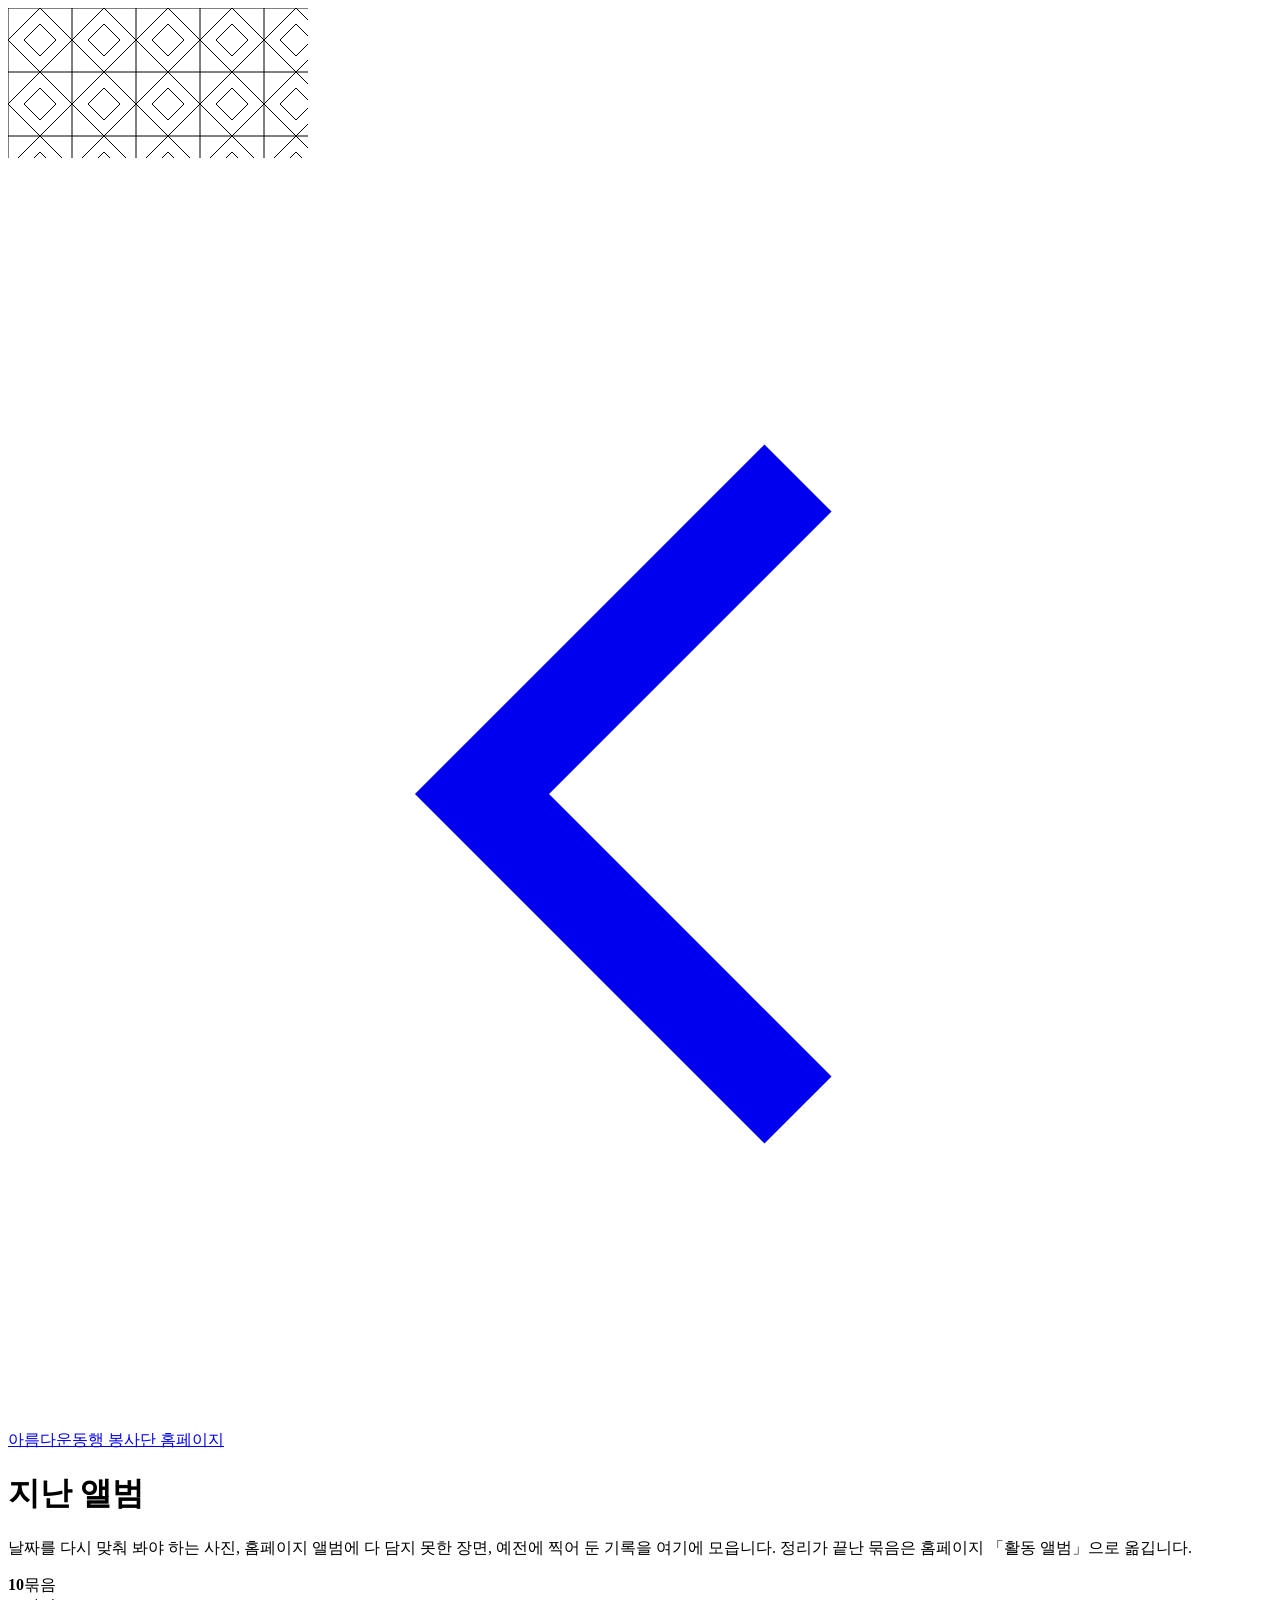
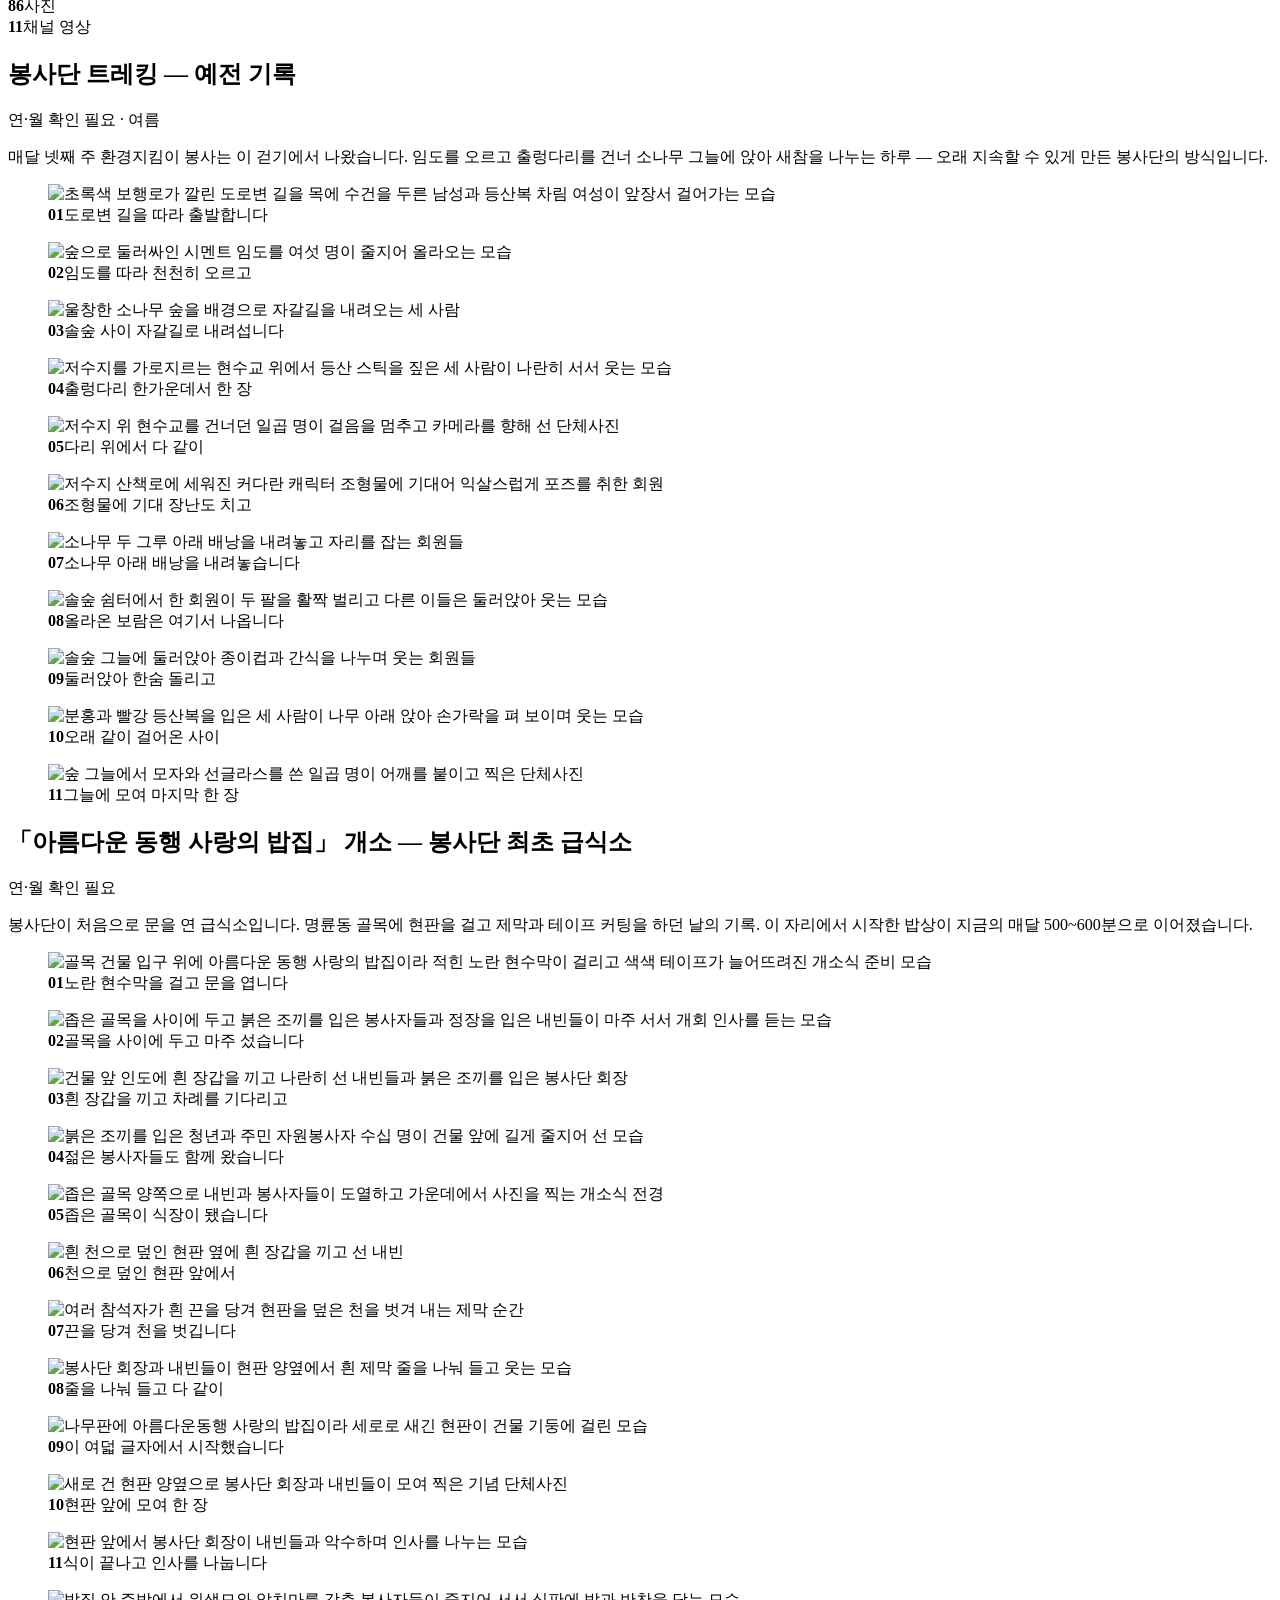
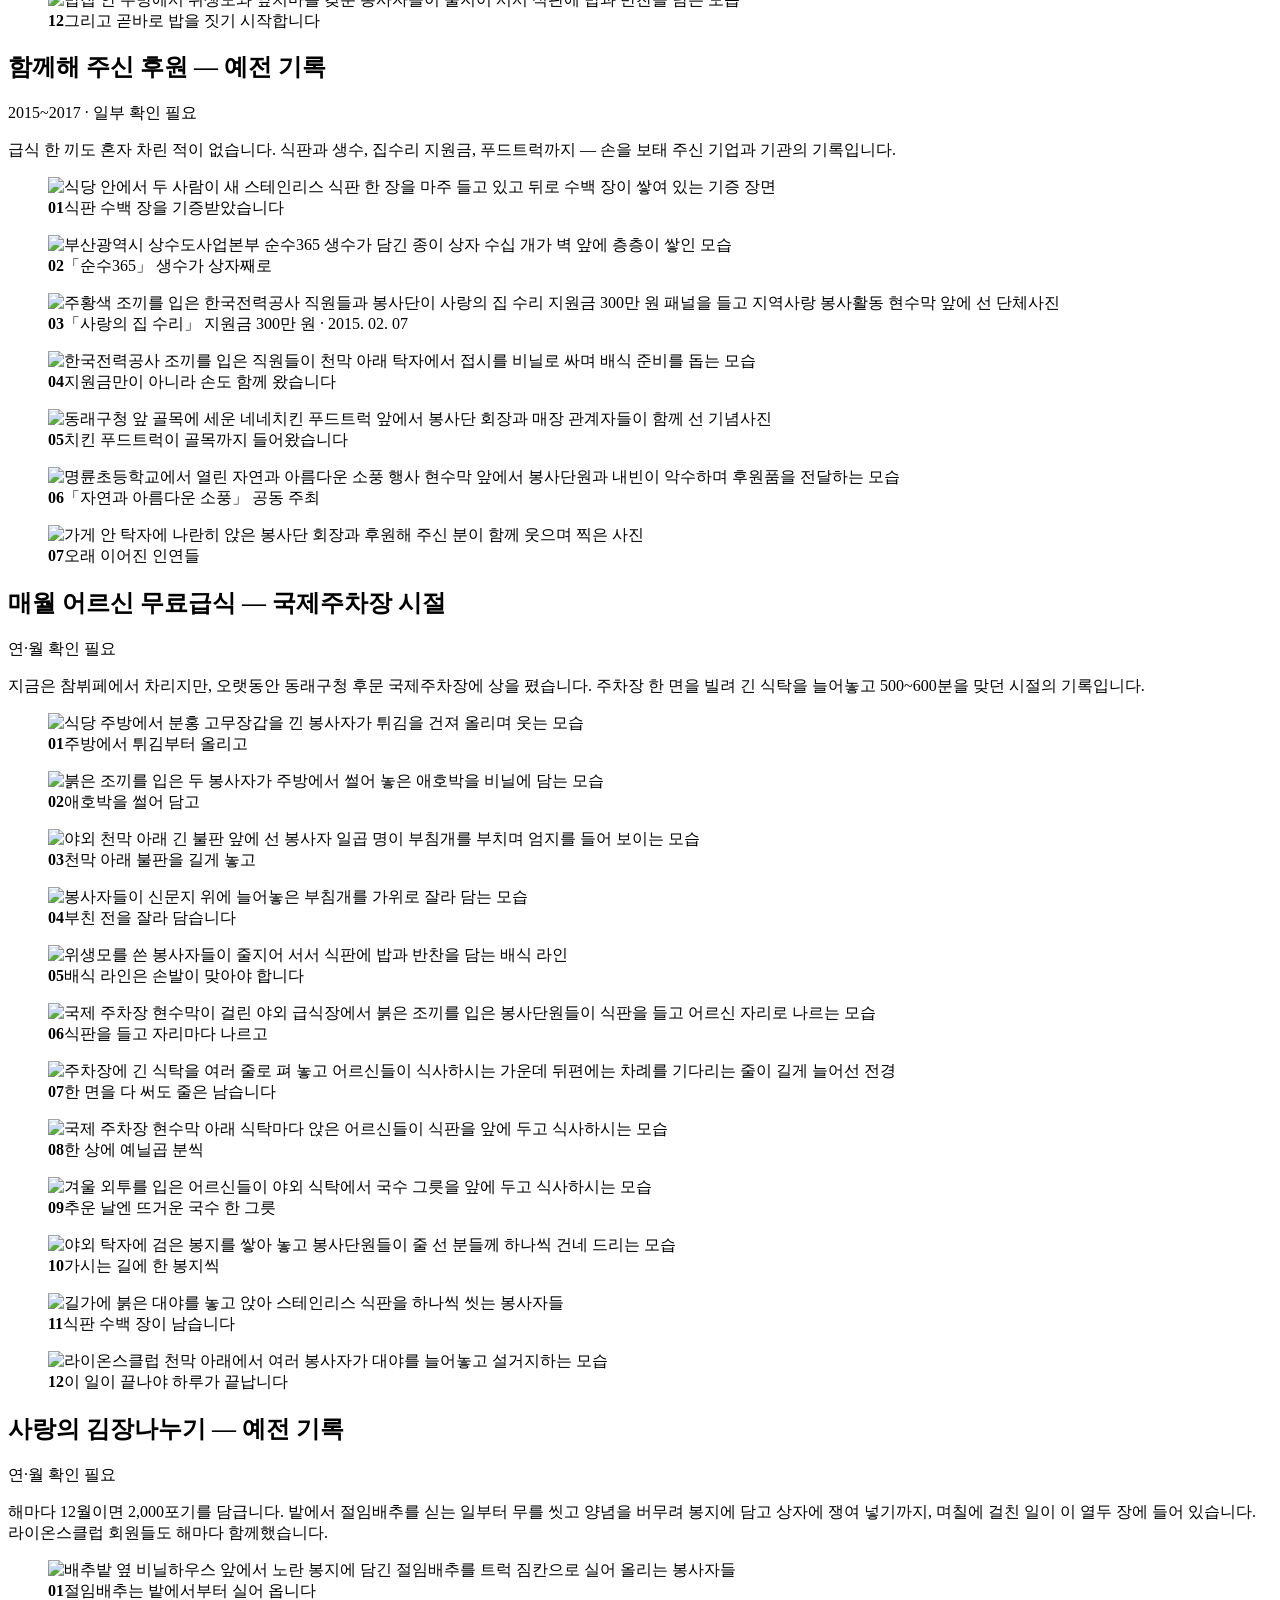
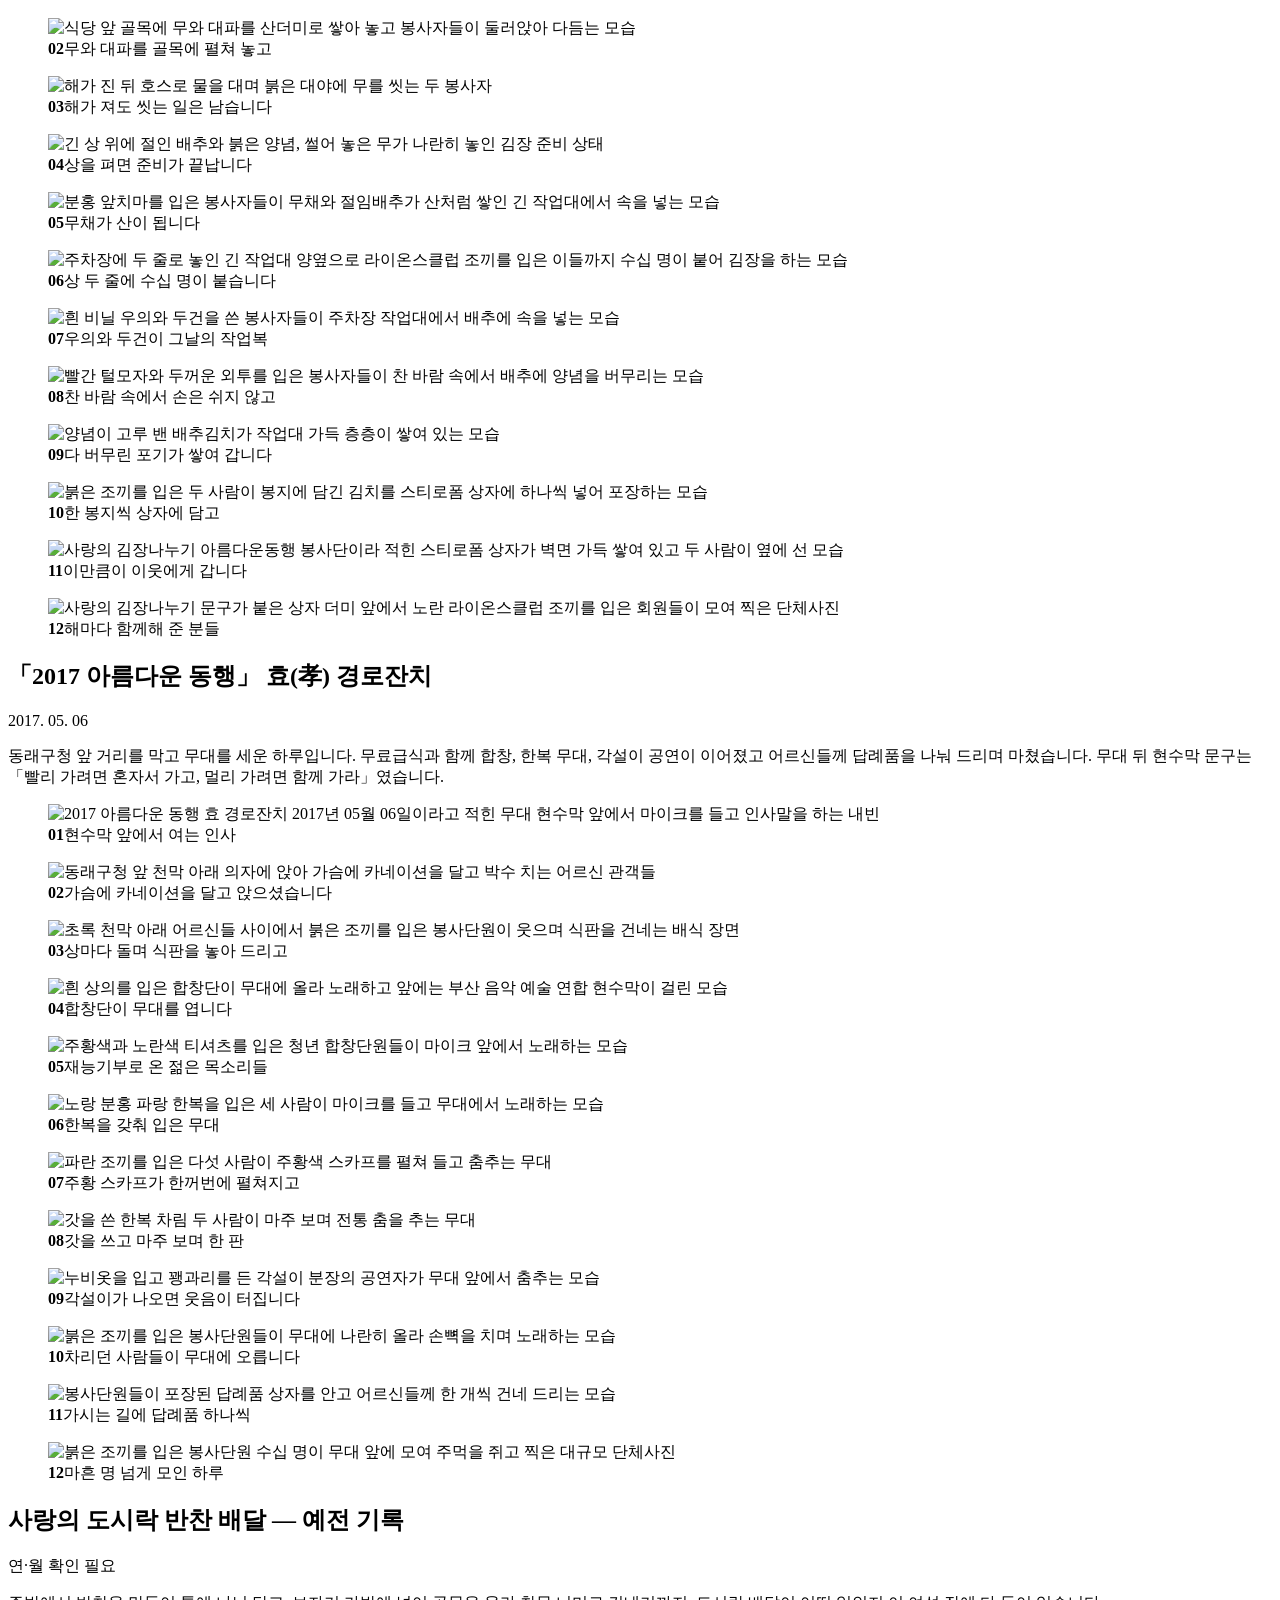
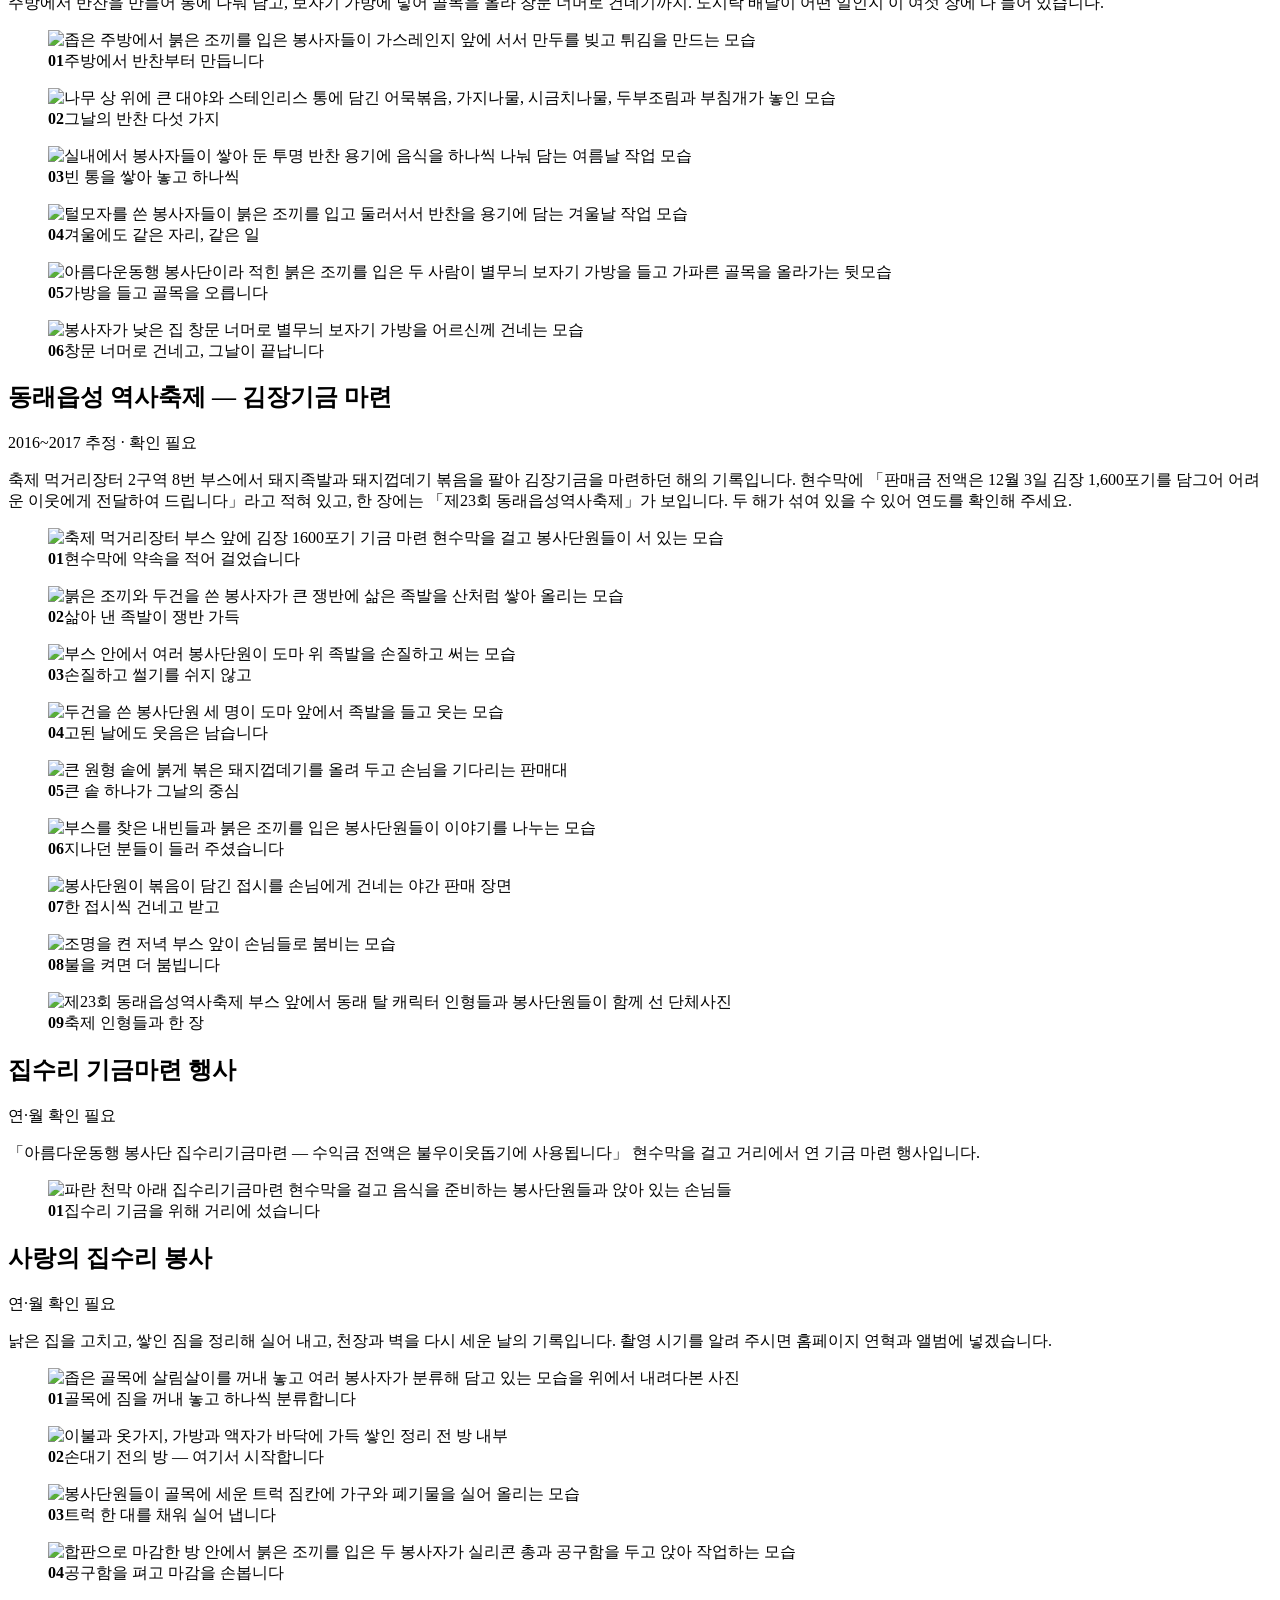
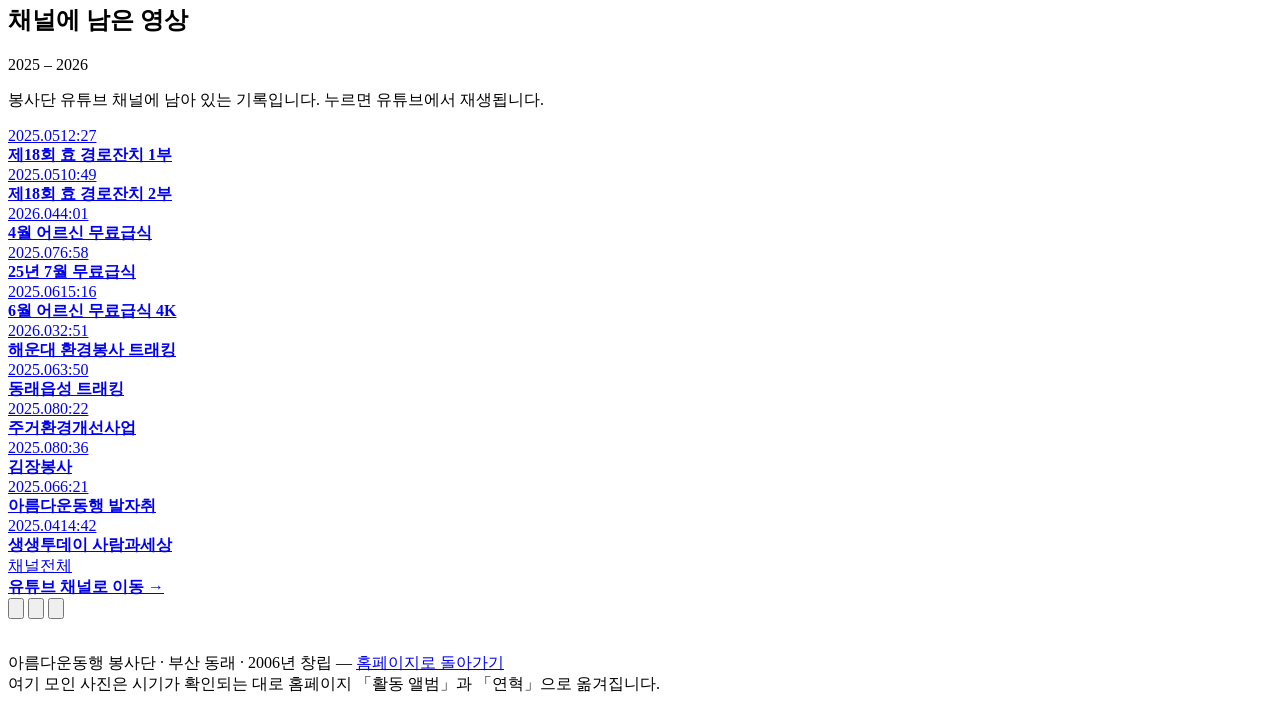
==== albums.html @ ceb04b4e "Add files via upload" ====
<!doctype html>
<html lang="ko">
<head>
<meta charset="utf-8">
<meta name="viewport" content="width=device-width, initial-scale=1">
<title>아름다운동행 지난 앨범</title>
<meta name="description" content="아름다운동행 봉사단이 걸어온 길. 연·월이 확인된 사진과 아직 확인 중인 사진을 함께 모은 지난 앨범 보관소.">
<meta property="og:type" content="website">
<meta property="og:site_name" content="아름다운동행 봉사단">
<meta property="og:title" content="아름다운동행 지난 앨범">
<meta property="og:description" content="아름다운동행 봉사단이 걸어온 길. 연·월이 확인된 사진과 아직 확인 중인 사진을 함께 모은 지난 앨범 보관소.">
<meta property="og:image" content="img/hero.jpg">
<link rel="icon" href="favicon.svg" type="image/svg+xml">
<link rel="preconnect" href="https://fonts.googleapis.com">
<link rel="preconnect" href="https://fonts.gstatic.com" crossorigin>
<link rel="stylesheet" href="https://fonts.googleapis.com/css2?family=Gowun+Batang:wght@400;700&family=IBM+Plex+Sans+KR:wght@300;400;500;600;700&family=IBM+Plex+Mono:wght@400;500&display=swap">
<link rel="stylesheet" href="css/archive.css">
</head>
<body>
<title>아름다운동행 지난 앨범</title>
<link rel="preconnect" href="https://fonts.googleapis.com">
<link rel="preconnect" href="https://fonts.gstatic.com" crossorigin>
<link rel="stylesheet" href="https://fonts.googleapis.com/css2?family=Gowun+Batang:wght@400;700&family=IBM+Plex+Sans+KR:wght@300;400;500;600&family=IBM+Plex+Mono:wght@400;500&display=swap">



<svg width="0" height="0" style="position:absolute" aria-hidden="true">
  <defs>
    <pattern id="lattice" width="64" height="64" patternUnits="userSpaceOnUse">
      <path d="M32 0 L64 32 L32 64 L0 32 Z" fill="none" stroke="currentColor" stroke-width="1"/>
      <path d="M32 16 L48 32 L32 48 L16 32 Z" fill="none" stroke="currentColor" stroke-width="1"/>
      <path d="M0 0 H64 M0 64 H64 M0 0 V64 M64 0 V64" stroke="currentColor" stroke-width="1"/>
    </pattern>
  </defs>
</svg>

<header>
  <svg class="lattice" aria-hidden="true"><rect width="100%" height="100%" fill="url(#lattice)"/></svg>
  <div class="wrap">
    <a class="home" href="index.html">
      <svg viewBox="0 0 24 24" fill="none" stroke="currentColor" stroke-width="1.8" aria-hidden="true"><path d="M15 18l-6-6 6-6"/></svg>
      아름다운동행 봉사단 홈페이지
    </a>
    <h1>지난 앨범</h1>
    <p class="sub">
      날짜를 다시 맞춰 봐야 하는 사진, 홈페이지 앨범에 다 담지 못한 장면, 예전에 찍어 둔 기록을 여기에 모읍니다.
      정리가 끝난 묶음은 홈페이지 「활동 앨범」으로 옮깁니다.
    </p>
    <div class="counts">
      <div><b>10</b><span>묶음</span></div>
      <div><b>86</b><span>사진</span></div>
      <div><b>11</b><span>채널 영상</span></div>
    </div>
  </div>
</header>

<main>
  <div class="wrap">

    <section class="set">
      <div class="set-head">
        <h2>봉사단 트레킹 — 예전 기록</h2>
        <span class="when unknown">연·월 확인 필요 · 여름</span>
      </div>
      <p class="set-note">매달 넷째 주 환경지킴이 봉사는 이 걷기에서 나왔습니다. 임도를 오르고 출렁다리를 건너 소나무 그늘에 앉아 새참을 나누는 하루 — 오래 지속할 수 있게 만든 봉사단의 방식입니다.</p>
      <div class="grid">
        <figure class="shot" data-cap="자전거도로를 따라 출발">
          <img src="img/tk1.jpg" alt="초록색 보행로가 깔린 도로변 길을 목에 수건을 두른 남성과 등산복 차림 여성이 앞장서 걸어가는 모습" loading="lazy">
          <figcaption><b>01</b>도로변 길을 따라 출발합니다</figcaption></figure>
        <figure class="shot" data-cap="임도 오르막을 오르는 일행">
          <img src="img/tk2.jpg" alt="숲으로 둘러싸인 시멘트 임도를 여섯 명이 줄지어 올라오는 모습" loading="lazy">
          <figcaption><b>02</b>임도를 따라 천천히 오르고</figcaption></figure>
        <figure class="shot" data-cap="소나무 숲 사이 자갈길">
          <img src="img/tk3.jpg" alt="울창한 소나무 숲을 배경으로 자갈길을 내려오는 세 사람" loading="lazy">
          <figcaption><b>03</b>솔숲 사이 자갈길로 내려섭니다</figcaption></figure>
        <figure class="shot" data-cap="출렁다리 위에서 찍은 세 사람">
          <img src="img/tk4.jpg" alt="저수지를 가로지르는 현수교 위에서 등산 스틱을 짚은 세 사람이 나란히 서서 웃는 모습" loading="lazy">
          <figcaption><b>04</b>출렁다리 한가운데서 한 장</figcaption></figure>
        <figure class="shot" data-cap="출렁다리를 건너는 일행 단체사진">
          <img src="img/tk5.jpg" alt="저수지 위 현수교를 건너던 일곱 명이 걸음을 멈추고 카메라를 향해 선 단체사진" loading="lazy">
          <figcaption><b>05</b>다리 위에서 다 같이</figcaption></figure>
        <figure class="shot" data-cap="저수지 조형물과 함께">
          <img src="img/tk6.jpg" alt="저수지 산책로에 세워진 커다란 캐릭터 조형물에 기대어 익살스럽게 포즈를 취한 회원" loading="lazy">
          <figcaption><b>06</b>조형물에 기대 장난도 치고</figcaption></figure>
        <figure class="shot" data-cap="소나무 그늘 쉼터 도착">
          <img src="img/tk7.jpg" alt="소나무 두 그루 아래 배낭을 내려놓고 자리를 잡는 회원들" loading="lazy">
          <figcaption><b>07</b>소나무 아래 배낭을 내려놓습니다</figcaption></figure>
        <figure class="shot" data-cap="쉼터에서 두 팔을 벌린 회원">
          <img src="img/tk8.jpg" alt="솔숲 쉼터에서 한 회원이 두 팔을 활짝 벌리고 다른 이들은 둘러앉아 웃는 모습" loading="lazy">
          <figcaption><b>08</b>올라온 보람은 여기서 나옵니다</figcaption></figure>
        <figure class="shot" data-cap="둘러앉아 새참을 나누는 회원들">
          <img src="img/tk9.jpg" alt="솔숲 그늘에 둘러앉아 종이컵과 간식을 나누며 웃는 회원들" loading="lazy">
          <figcaption><b>09</b>둘러앉아 한숨 돌리고</figcaption></figure>
        <figure class="shot" data-cap="쉼터에 앉은 세 사람">
          <img src="img/tk10.jpg" alt="분홍과 빨강 등산복을 입은 세 사람이 나무 아래 앉아 손가락을 펴 보이며 웃는 모습" loading="lazy">
          <figcaption><b>10</b>오래 같이 걸어온 사이</figcaption></figure>
        <figure class="shot" data-cap="나무 그늘에서 찍은 단체사진">
          <img src="img/tk11.jpg" alt="숲 그늘에서 모자와 선글라스를 쓴 일곱 명이 어깨를 붙이고 찍은 단체사진" loading="lazy">
          <figcaption><b>11</b>그늘에 모여 마지막 한 장</figcaption></figure>
      </div>
    </section>

    <section class="set">
      <div class="set-head">
        <h2>「아름다운 동행 사랑의 밥집」 개소 — 봉사단 최초 급식소</h2>
        <span class="when unknown">연·월 확인 필요</span>
      </div>
      <p class="set-note">봉사단이 처음으로 문을 연 급식소입니다. 명륜동 골목에 현판을 걸고 제막과 테이프 커팅을 하던 날의 기록. 이 자리에서 시작한 밥상이 지금의 매달 500~600분으로 이어졌습니다.</p>
      <div class="grid">
        <figure class="shot" data-cap="「아름다운 동행 사랑의 밥집」 현수막을 건 건물 외관">
          <img src="img/bj1.jpg" alt="골목 건물 입구 위에 아름다운 동행 사랑의 밥집이라 적힌 노란 현수막이 걸리고 색색 테이프가 늘어뜨려진 개소식 준비 모습" loading="lazy">
          <figcaption><b>01</b>노란 현수막을 걸고 문을 엽니다</figcaption></figure>
        <figure class="shot" data-cap="봉사자와 내빈이 마주 선 개회 인사">
          <img src="img/bj2.jpg" alt="좁은 골목을 사이에 두고 붉은 조끼를 입은 봉사자들과 정장을 입은 내빈들이 마주 서서 개회 인사를 듣는 모습" loading="lazy">
          <figcaption><b>02</b>골목을 사이에 두고 마주 섰습니다</figcaption></figure>
        <figure class="shot" data-cap="식을 기다리는 내빈들">
          <img src="img/bj3.jpg" alt="건물 앞 인도에 흰 장갑을 끼고 나란히 선 내빈들과 붉은 조끼를 입은 봉사단 회장" loading="lazy">
          <figcaption><b>03</b>흰 장갑을 끼고 차례를 기다리고</figcaption></figure>
        <figure class="shot" data-cap="줄지어 선 자원봉사자들">
          <img src="img/bj4.jpg" alt="붉은 조끼를 입은 청년과 주민 자원봉사자 수십 명이 건물 앞에 길게 줄지어 선 모습" loading="lazy">
          <figcaption><b>04</b>젊은 봉사자들도 함께 왔습니다</figcaption></figure>
        <figure class="shot" data-cap="골목 양쪽으로 도열한 참석자들">
          <img src="img/bj5.jpg" alt="좁은 골목 양쪽으로 내빈과 봉사자들이 도열하고 가운데에서 사진을 찍는 개소식 전경" loading="lazy">
          <figcaption><b>05</b>좁은 골목이 식장이 됐습니다</figcaption></figure>
        <figure class="shot" data-cap="제막을 앞둔 현판">
          <img src="img/bj6.jpg" alt="흰 천으로 덮인 현판 옆에 흰 장갑을 끼고 선 내빈" loading="lazy">
          <figcaption><b>06</b>천으로 덮인 현판 앞에서</figcaption></figure>
        <figure class="shot" data-cap="현판 제막">
          <img src="img/bj7.jpg" alt="여러 참석자가 흰 끈을 당겨 현판을 덮은 천을 벗겨 내는 제막 순간" loading="lazy">
          <figcaption><b>07</b>끈을 당겨 천을 벗깁니다</figcaption></figure>
        <figure class="shot" data-cap="제막 줄을 나눠 든 참석자들">
          <img src="img/bj8.jpg" alt="봉사단 회장과 내빈들이 현판 양옆에서 흰 제막 줄을 나눠 들고 웃는 모습" loading="lazy">
          <figcaption><b>08</b>줄을 나눠 들고 다 같이</figcaption></figure>
        <figure class="shot" data-cap="현판 「아름다운동행 사랑의 밥집」">
          <img src="img/bj9.jpg" alt="나무판에 아름다운동행 사랑의 밥집이라 세로로 새긴 현판이 건물 기둥에 걸린 모습" loading="lazy">
          <figcaption><b>09</b>이 여덟 글자에서 시작했습니다</figcaption></figure>
        <figure class="shot" data-cap="현판 앞 단체사진">
          <img src="img/bj10.jpg" alt="새로 건 현판 양옆으로 봉사단 회장과 내빈들이 모여 찍은 기념 단체사진" loading="lazy">
          <figcaption><b>10</b>현판 앞에 모여 한 장</figcaption></figure>
        <figure class="shot" data-cap="식이 끝나고 인사를 나누는 모습">
          <img src="img/bj11.jpg" alt="현판 앞에서 봉사단 회장이 내빈들과 악수하며 인사를 나누는 모습" loading="lazy">
          <figcaption><b>11</b>식이 끝나고 인사를 나눕니다</figcaption></figure>
        <figure class="shot" data-cap="밥집 주방에서 시작된 첫 배식 준비">
          <img src="img/bj12.jpg" alt="밥집 안 주방에서 위생모와 앞치마를 갖춘 봉사자들이 줄지어 서서 식판에 밥과 반찬을 담는 모습" loading="lazy">
          <figcaption><b>12</b>그리고 곧바로 밥을 짓기 시작합니다</figcaption></figure>
      </div>
    </section>

    <section class="set">
      <div class="set-head">
        <h2>함께해 주신 후원 — 예전 기록</h2>
        <span class="when unknown">2015~2017 · 일부 확인 필요</span>
      </div>
      <p class="set-note">급식 한 끼도 혼자 차린 적이 없습니다. 식판과 생수, 집수리 지원금, 푸드트럭까지 — 손을 보태 주신 기업과 기관의 기록입니다.</p>
      <div class="grid">
        <figure class="shot" data-cap="무료급식용 스테인리스 식판 기증">
          <img src="img/sp1.jpg" alt="식당 안에서 두 사람이 새 스테인리스 식판 한 장을 마주 들고 있고 뒤로 수백 장이 쌓여 있는 기증 장면" loading="lazy">
          <figcaption><b>01</b>식판 수백 장을 기증받았습니다</figcaption></figure>
        <figure class="shot" data-cap="부산광역시 상수도사업본부 「순수365」 생수 후원">
          <img src="img/sp2.jpg" alt="부산광역시 상수도사업본부 순수365 생수가 담긴 종이 상자 수십 개가 벽 앞에 층층이 쌓인 모습" loading="lazy">
          <figcaption><b>02</b>「순수365」 생수가 상자째로</figcaption></figure>
        <figure class="shot" data-cap="한국전력공사 사랑의 집 수리 지원금 300만 원 전달식">
          <img src="img/sp3.jpg" alt="주황색 조끼를 입은 한국전력공사 직원들과 봉사단이 사랑의 집 수리 지원금 300만 원 패널을 들고 지역사랑 봉사활동 현수막 앞에 선 단체사진" loading="lazy">
          <figcaption><b>03</b>「사랑의 집 수리」 지원금 300만 원 · 2015. 02. 07</figcaption></figure>
        <figure class="shot" data-cap="한국전력공사 직원들의 배식 준비 봉사">
          <img src="img/sp4.jpg" alt="한국전력공사 조끼를 입은 직원들이 천막 아래 탁자에서 접시를 비닐로 싸며 배식 준비를 돕는 모습" loading="lazy">
          <figcaption><b>04</b>지원금만이 아니라 손도 함께 왔습니다</figcaption></figure>
        <figure class="shot" data-cap="네네치킨 푸드트럭 나눔">
          <img src="img/sp5.jpg" alt="동래구청 앞 골목에 세운 네네치킨 푸드트럭 앞에서 봉사단 회장과 매장 관계자들이 함께 선 기념사진" loading="lazy">
          <figcaption><b>05</b>치킨 푸드트럭이 골목까지 들어왔습니다</figcaption></figure>
        <figure class="shot" data-cap="「자연과 아름다운 소풍」 행사 후원 전달">
          <img src="img/sp6.jpg" alt="명륜초등학교에서 열린 자연과 아름다운 소풍 행사 현수막 앞에서 봉사단원과 내빈이 악수하며 후원품을 전달하는 모습" loading="lazy">
          <figcaption><b>06</b>「자연과 아름다운 소풍」 공동 주최</figcaption></figure>
        <figure class="shot" data-cap="회장과 후원자의 기념사진">
          <img src="img/sp7.jpg" alt="가게 안 탁자에 나란히 앉은 봉사단 회장과 후원해 주신 분이 함께 웃으며 찍은 사진" loading="lazy">
          <figcaption><b>07</b>오래 이어진 인연들</figcaption></figure>
      </div>
    </section>

    <section class="set">
      <div class="set-head">
        <h2>매월 어르신 무료급식 — 국제주차장 시절</h2>
        <span class="when unknown">연·월 확인 필요</span>
      </div>
      <p class="set-note">지금은 참뷔페에서 차리지만, 오랫동안 동래구청 후문 국제주차장에 상을 폈습니다. 주차장 한 면을 빌려 긴 식탁을 늘어놓고 500~600분을 맞던 시절의 기록입니다.</p>
      <div class="grid">
        <figure class="shot" data-cap="주방에서 튀김을 올리는 봉사자">
          <img src="img/ms1.jpg" alt="식당 주방에서 분홍 고무장갑을 낀 봉사자가 튀김을 건져 올리며 웃는 모습" loading="lazy">
          <figcaption><b>01</b>주방에서 튀김부터 올리고</figcaption></figure>
        <figure class="shot" data-cap="주방에서 애호박을 손질하는 봉사자들">
          <img src="img/ms2.jpg" alt="붉은 조끼를 입은 두 봉사자가 주방에서 썰어 놓은 애호박을 비닐에 담는 모습" loading="lazy">
          <figcaption><b>02</b>애호박을 썰어 담고</figcaption></figure>
        <figure class="shot" data-cap="야외 천막에서 부침개를 부치는 봉사자들">
          <img src="img/ms3.jpg" alt="야외 천막 아래 긴 불판 앞에 선 봉사자 일곱 명이 부침개를 부치며 엄지를 들어 보이는 모습" loading="lazy">
          <figcaption><b>03</b>천막 아래 불판을 길게 놓고</figcaption></figure>
        <figure class="shot" data-cap="부친 전을 잘라 담는 봉사자들">
          <img src="img/ms4.jpg" alt="봉사자들이 신문지 위에 늘어놓은 부침개를 가위로 잘라 담는 모습" loading="lazy">
          <figcaption><b>04</b>부친 전을 잘라 담습니다</figcaption></figure>
        <figure class="shot" data-cap="실내 배식 라인">
          <img src="img/ms5.jpg" alt="위생모를 쓴 봉사자들이 줄지어 서서 식판에 밥과 반찬을 담는 배식 라인" loading="lazy">
          <figcaption><b>05</b>배식 라인은 손발이 맞아야 합니다</figcaption></figure>
        <figure class="shot" data-cap="식판을 나르는 봉사단원들">
          <img src="img/ms6.jpg" alt="국제 주차장 현수막이 걸린 야외 급식장에서 붉은 조끼를 입은 봉사단원들이 식판을 들고 어르신 자리로 나르는 모습" loading="lazy">
          <figcaption><b>06</b>식판을 들고 자리마다 나르고</figcaption></figure>
        <figure class="shot" data-cap="주차장을 가득 채운 급식 전경">
          <img src="img/ms7.jpg" alt="주차장에 긴 식탁을 여러 줄로 펴 놓고 어르신들이 식사하시는 가운데 뒤편에는 차례를 기다리는 줄이 길게 늘어선 전경" loading="lazy">
          <figcaption><b>07</b>한 면을 다 써도 줄은 남습니다</figcaption></figure>
        <figure class="shot" data-cap="식사하시는 어르신들">
          <img src="img/ms8.jpg" alt="국제 주차장 현수막 아래 식탁마다 앉은 어르신들이 식판을 앞에 두고 식사하시는 모습" loading="lazy">
          <figcaption><b>08</b>한 상에 예닐곱 분씩</figcaption></figure>
        <figure class="shot" data-cap="겨울날 국수 급식">
          <img src="img/ms9.jpg" alt="겨울 외투를 입은 어르신들이 야외 식탁에서 국수 그릇을 앞에 두고 식사하시는 모습" loading="lazy">
          <figcaption><b>09</b>추운 날엔 뜨거운 국수 한 그릇</figcaption></figure>
        <figure class="shot" data-cap="줄 선 분들께 나눔 봉지를 건네는 모습">
          <img src="img/ms10.jpg" alt="야외 탁자에 검은 봉지를 쌓아 놓고 봉사단원들이 줄 선 분들께 하나씩 건네 드리는 모습" loading="lazy">
          <figcaption><b>10</b>가시는 길에 한 봉지씩</figcaption></figure>
        <figure class="shot" data-cap="식판을 씻는 봉사자들">
          <img src="img/ms11.jpg" alt="길가에 붉은 대야를 놓고 앉아 스테인리스 식판을 하나씩 씻는 봉사자들" loading="lazy">
          <figcaption><b>11</b>식판 수백 장이 남습니다</figcaption></figure>
        <figure class="shot" data-cap="천막 아래 설거지 작업">
          <img src="img/ms12.jpg" alt="라이온스클럽 천막 아래에서 여러 봉사자가 대야를 늘어놓고 설거지하는 모습" loading="lazy">
          <figcaption><b>12</b>이 일이 끝나야 하루가 끝납니다</figcaption></figure>
      </div>
    </section>

    <section class="set">
      <div class="set-head">
        <h2>사랑의 김장나누기 — 예전 기록</h2>
        <span class="when unknown">연·월 확인 필요</span>
      </div>
      <p class="set-note">해마다 12월이면 2,000포기를 담급니다. 밭에서 절임배추를 싣는 일부터 무를 씻고 양념을 버무려 봉지에 담고 상자에 쟁여 넣기까지, 며칠에 걸친 일이 이 열두 장에 들어 있습니다. 라이온스클럽 회원들도 해마다 함께했습니다.</p>
      <div class="grid">
        <figure class="shot" data-cap="밭에서 절임배추를 트럭에 싣는 모습">
          <img src="img/kj1.jpg" alt="배추밭 옆 비닐하우스 앞에서 노란 봉지에 담긴 절임배추를 트럭 짐칸으로 실어 올리는 봉사자들" loading="lazy">
          <figcaption><b>01</b>절임배추는 밭에서부터 실어 옵니다</figcaption></figure>
        <figure class="shot" data-cap="가게 앞에서 무와 대파를 다듬는 모습">
          <img src="img/kj2.jpg" alt="식당 앞 골목에 무와 대파를 산더미로 쌓아 놓고 봉사자들이 둘러앉아 다듬는 모습" loading="lazy">
          <figcaption><b>02</b>무와 대파를 골목에 펼쳐 놓고</figcaption></figure>
        <figure class="shot" data-cap="저녁까지 이어진 무 세척">
          <img src="img/kj3.jpg" alt="해가 진 뒤 호스로 물을 대며 붉은 대야에 무를 씻는 두 봉사자" loading="lazy">
          <figcaption><b>03</b>해가 져도 씻는 일은 남습니다</figcaption></figure>
        <figure class="shot" data-cap="상 위에 오른 절임배추와 양념">
          <img src="img/kj4.jpg" alt="긴 상 위에 절인 배추와 붉은 양념, 썰어 놓은 무가 나란히 놓인 김장 준비 상태" loading="lazy">
          <figcaption><b>04</b>상을 펴면 준비가 끝납니다</figcaption></figure>
        <figure class="shot" data-cap="무채와 배추가 산처럼 쌓인 작업대">
          <img src="img/kj5.jpg" alt="분홍 앞치마를 입은 봉사자들이 무채와 절임배추가 산처럼 쌓인 긴 작업대에서 속을 넣는 모습" loading="lazy">
          <figcaption><b>05</b>무채가 산이 됩니다</figcaption></figure>
        <figure class="shot" data-cap="두 줄로 늘어선 김장 작업대">
          <img src="img/kj6.jpg" alt="주차장에 두 줄로 놓인 긴 작업대 양옆으로 라이온스클럽 조끼를 입은 이들까지 수십 명이 붙어 김장을 하는 모습" loading="lazy">
          <figcaption><b>06</b>상 두 줄에 수십 명이 붙습니다</figcaption></figure>
        <figure class="shot" data-cap="흰 우의를 입고 김장하는 봉사자들">
          <img src="img/kj7.jpg" alt="흰 비닐 우의와 두건을 쓴 봉사자들이 주차장 작업대에서 배추에 속을 넣는 모습" loading="lazy">
          <figcaption><b>07</b>우의와 두건이 그날의 작업복</figcaption></figure>
        <figure class="shot" data-cap="양념을 버무리는 손들">
          <img src="img/kj8.jpg" alt="빨간 털모자와 두꺼운 외투를 입은 봉사자들이 찬 바람 속에서 배추에 양념을 버무리는 모습" loading="lazy">
          <figcaption><b>08</b>찬 바람 속에서 손은 쉬지 않고</figcaption></figure>
        <figure class="shot" data-cap="완성된 김치가 쌓인 작업대">
          <img src="img/kj9.jpg" alt="양념이 고루 밴 배추김치가 작업대 가득 층층이 쌓여 있는 모습" loading="lazy">
          <figcaption><b>09</b>다 버무린 포기가 쌓여 갑니다</figcaption></figure>
        <figure class="shot" data-cap="봉지에 담아 상자에 넣는 포장 작업">
          <img src="img/kj10.jpg" alt="붉은 조끼를 입은 두 사람이 봉지에 담긴 김치를 스티로폼 상자에 하나씩 넣어 포장하는 모습" loading="lazy">
          <figcaption><b>10</b>한 봉지씩 상자에 담고</figcaption></figure>
        <figure class="shot" data-cap="사랑의 김장나누기 상자를 쌓아 둔 모습">
          <img src="img/kj11.jpg" alt="사랑의 김장나누기 아름다운동행 봉사단이라 적힌 스티로폼 상자가 벽면 가득 쌓여 있고 두 사람이 옆에 선 모습" loading="lazy">
          <figcaption><b>11</b>이만큼이 이웃에게 갑니다</figcaption></figure>
        <figure class="shot" data-cap="함께한 라이온스클럽 회원들">
          <img src="img/kj12.jpg" alt="사랑의 김장나누기 문구가 붙은 상자 더미 앞에서 노란 라이온스클럽 조끼를 입은 회원들이 모여 찍은 단체사진" loading="lazy">
          <figcaption><b>12</b>해마다 함께해 준 분들</figcaption></figure>
      </div>
    </section>

    <section class="set">
      <div class="set-head">
        <h2>「2017 아름다운 동행」 효(孝) 경로잔치</h2>
        <span class="when">2017. 05. 06</span>
      </div>
      <p class="set-note">동래구청 앞 거리를 막고 무대를 세운 하루입니다. 무료급식과 함께 합창, 한복 무대, 각설이 공연이 이어졌고 어르신들께 답례품을 나눠 드리며 마쳤습니다. 무대 뒤 현수막 문구는 「빨리 가려면 혼자서 가고, 멀리 가려면 함께 가라」였습니다.</p>
      <div class="grid">
        <figure class="shot" data-cap="2017년 5월 6일 효 경로잔치 개회 인사">
          <img src="img/gj2.jpg" alt="2017 아름다운 동행 효 경로잔치 2017년 05월 06일이라고 적힌 무대 현수막 앞에서 마이크를 들고 인사말을 하는 내빈" loading="lazy">
          <figcaption><b>01</b>현수막 앞에서 여는 인사</figcaption></figure>
        <figure class="shot" data-cap="객석을 가득 채운 어르신들">
          <img src="img/gj3.jpg" alt="동래구청 앞 천막 아래 의자에 앉아 가슴에 카네이션을 달고 박수 치는 어르신 관객들" loading="lazy">
          <figcaption><b>02</b>가슴에 카네이션을 달고 앉으셨습니다</figcaption></figure>
        <figure class="shot" data-cap="경로잔치 배식">
          <img src="img/gj1.jpg" alt="초록 천막 아래 어르신들 사이에서 붉은 조끼를 입은 봉사단원이 웃으며 식판을 건네는 배식 장면" loading="lazy">
          <figcaption><b>03</b>상마다 돌며 식판을 놓아 드리고</figcaption></figure>
        <figure class="shot" data-cap="부산 음악·예술 연합 합창단 무대">
          <img src="img/gj4.jpg" alt="흰 상의를 입은 합창단이 무대에 올라 노래하고 앞에는 부산 음악 예술 연합 현수막이 걸린 모습" loading="lazy">
          <figcaption><b>04</b>합창단이 무대를 엽니다</figcaption></figure>
        <figure class="shot" data-cap="청년 합창단 무대">
          <img src="img/gj5.jpg" alt="주황색과 노란색 티셔츠를 입은 청년 합창단원들이 마이크 앞에서 노래하는 모습" loading="lazy">
          <figcaption><b>05</b>재능기부로 온 젊은 목소리들</figcaption></figure>
        <figure class="shot" data-cap="한복을 입은 세 사람의 노래 무대">
          <img src="img/gj6.jpg" alt="노랑 분홍 파랑 한복을 입은 세 사람이 마이크를 들고 무대에서 노래하는 모습" loading="lazy">
          <figcaption><b>06</b>한복을 갖춰 입은 무대</figcaption></figure>
        <figure class="shot" data-cap="스카프를 든 무용 무대">
          <img src="img/gj7.jpg" alt="파란 조끼를 입은 다섯 사람이 주황색 스카프를 펼쳐 들고 춤추는 무대" loading="lazy">
          <figcaption><b>07</b>주황 스카프가 한꺼번에 펼쳐지고</figcaption></figure>
        <figure class="shot" data-cap="갓을 쓴 전통 춤 무대">
          <img src="img/gj8.jpg" alt="갓을 쓴 한복 차림 두 사람이 마주 보며 전통 춤을 추는 무대" loading="lazy">
          <figcaption><b>08</b>갓을 쓰고 마주 보며 한 판</figcaption></figure>
        <figure class="shot" data-cap="각설이 공연">
          <img src="img/gj9.jpg" alt="누비옷을 입고 꽹과리를 든 각설이 분장의 공연자가 무대 앞에서 춤추는 모습" loading="lazy">
          <figcaption><b>09</b>각설이가 나오면 웃음이 터집니다</figcaption></figure>
        <figure class="shot" data-cap="봉사단이 직접 무대에 올라 노래하는 모습">
          <img src="img/gj10.jpg" alt="붉은 조끼를 입은 봉사단원들이 무대에 나란히 올라 손뼉을 치며 노래하는 모습" loading="lazy">
          <figcaption><b>10</b>차리던 사람들이 무대에 오릅니다</figcaption></figure>
        <figure class="shot" data-cap="어르신들께 답례품을 나눠 드리는 모습">
          <img src="img/gj11.jpg" alt="봉사단원들이 포장된 답례품 상자를 안고 어르신들께 한 개씩 건네 드리는 모습" loading="lazy">
          <figcaption><b>11</b>가시는 길에 답례품 하나씩</figcaption></figure>
        <figure class="shot" data-cap="행사를 마친 봉사단 단체사진">
          <img src="img/gj12.jpg" alt="붉은 조끼를 입은 봉사단원 수십 명이 무대 앞에 모여 주먹을 쥐고 찍은 대규모 단체사진" loading="lazy">
          <figcaption><b>12</b>마흔 명 넘게 모인 하루</figcaption></figure>
      </div>
    </section>

    <section class="set">
      <div class="set-head">
        <h2>사랑의 도시락 반찬 배달 — 예전 기록</h2>
        <span class="when unknown">연·월 확인 필요</span>
      </div>
      <p class="set-note">주방에서 반찬을 만들어 통에 나눠 담고, 보자기 가방에 넣어 골목을 올라 창문 너머로 건네기까지. 도시락 배달이 어떤 일인지 이 여섯 장에 다 들어 있습니다.</p>
      <div class="grid">
        <figure class="shot" data-cap="주방에서 만두와 튀김을 만드는 봉사단원들">
          <img src="img/ds1.jpg" alt="좁은 주방에서 붉은 조끼를 입은 봉사자들이 가스레인지 앞에 서서 만두를 빚고 튀김을 만드는 모습" loading="lazy">
          <figcaption><b>01</b>주방에서 반찬부터 만듭니다</figcaption></figure>
        <figure class="shot" data-cap="완성된 반찬 다섯 가지">
          <img src="img/ds2.jpg" alt="나무 상 위에 큰 대야와 스테인리스 통에 담긴 어묵볶음, 가지나물, 시금치나물, 두부조림과 부침개가 놓인 모습" loading="lazy">
          <figcaption><b>02</b>그날의 반찬 다섯 가지</figcaption></figure>
        <figure class="shot" data-cap="여름날 반찬을 용기에 나눠 담는 모습">
          <img src="img/ds3.jpg" alt="실내에서 봉사자들이 쌓아 둔 투명 반찬 용기에 음식을 하나씩 나눠 담는 여름날 작업 모습" loading="lazy">
          <figcaption><b>03</b>빈 통을 쌓아 놓고 하나씩</figcaption></figure>
        <figure class="shot" data-cap="겨울날 반찬을 용기에 나눠 담는 모습">
          <img src="img/ds4.jpg" alt="털모자를 쓴 봉사자들이 붉은 조끼를 입고 둘러서서 반찬을 용기에 담는 겨울날 작업 모습" loading="lazy">
          <figcaption><b>04</b>겨울에도 같은 자리, 같은 일</figcaption></figure>
        <figure class="shot" data-cap="보자기 가방을 들고 골목을 오르는 두 봉사단원">
          <img src="img/ds5.jpg" alt="아름다운동행 봉사단이라 적힌 붉은 조끼를 입은 두 사람이 별무늬 보자기 가방을 들고 가파른 골목을 올라가는 뒷모습" loading="lazy">
          <figcaption><b>05</b>가방을 들고 골목을 오릅니다</figcaption></figure>
        <figure class="shot" data-cap="창문 너머로 반찬 가방을 건네는 순간">
          <img src="img/ds6.jpg" alt="봉사자가 낮은 집 창문 너머로 별무늬 보자기 가방을 어르신께 건네는 모습" loading="lazy">
          <figcaption><b>06</b>창문 너머로 건네고, 그날이 끝납니다</figcaption></figure>
      </div>
    </section>

    <section class="set">
      <div class="set-head">
        <h2>동래읍성 역사축제 — 김장기금 마련</h2>
        <span class="when unknown">2016~2017 추정 · 확인 필요</span>
      </div>
      <p class="set-note">축제 먹거리장터 2구역 8번 부스에서 돼지족발과 돼지껍데기 볶음을 팔아 김장기금을 마련하던 해의 기록입니다. 현수막에 「판매금 전액은 12월 3일 김장 1,600포기를 담그어 어려운 이웃에게 전달하여 드립니다」라고 적혀 있고, 한 장에는 「제23회 동래읍성역사축제」가 보입니다. 두 해가 섞여 있을 수 있어 연도를 확인해 주세요.</p>
      <div class="grid">
        <figure class="shot" data-cap="「판매금 전액은 12월 3일 김장 1,600포기를 담그어 어려운 이웃에게 전달하여 드립니다」 현수막을 건 부스">
          <img src="img/bs1.jpg" alt="축제 먹거리장터 부스 앞에 김장 1600포기 기금 마련 현수막을 걸고 봉사단원들이 서 있는 모습" loading="lazy">
          <figcaption><b>01</b>현수막에 약속을 적어 걸었습니다</figcaption></figure>
        <figure class="shot" data-cap="삶아 낸 족발을 쟁반에 쌓아 올리는 봉사자">
          <img src="img/bs2.jpg" alt="붉은 조끼와 두건을 쓴 봉사자가 큰 쟁반에 삶은 족발을 산처럼 쌓아 올리는 모습" loading="lazy">
          <figcaption><b>02</b>삶아 낸 족발이 쟁반 가득</figcaption></figure>
        <figure class="shot" data-cap="족발을 손질하고 써는 봉사단원들">
          <img src="img/bs3.jpg" alt="부스 안에서 여러 봉사단원이 도마 위 족발을 손질하고 써는 모습" loading="lazy">
          <figcaption><b>03</b>손질하고 썰기를 쉬지 않고</figcaption></figure>
        <figure class="shot" data-cap="족발을 들고 웃는 봉사단원 세 명">
          <img src="img/bs4.jpg" alt="두건을 쓴 봉사단원 세 명이 도마 앞에서 족발을 들고 웃는 모습" loading="lazy">
          <figcaption><b>04</b>고된 날에도 웃음은 남습니다</figcaption></figure>
        <figure class="shot" data-cap="큰 솥에 껍데기 볶음을 올린 판매대">
          <img src="img/bs5.jpg" alt="큰 원형 솥에 붉게 볶은 돼지껍데기를 올려 두고 손님을 기다리는 판매대" loading="lazy">
          <figcaption><b>05</b>큰 솥 하나가 그날의 중심</figcaption></figure>
        <figure class="shot" data-cap="부스를 찾은 내빈과 봉사단원들">
          <img src="img/bs6.jpg" alt="부스를 찾은 내빈들과 붉은 조끼를 입은 봉사단원들이 이야기를 나누는 모습" loading="lazy">
          <figcaption><b>06</b>지나던 분들이 들러 주셨습니다</figcaption></figure>
        <figure class="shot" data-cap="손님에게 접시를 건네는 봉사단원">
          <img src="img/bs7.jpg" alt="봉사단원이 볶음이 담긴 접시를 손님에게 건네는 야간 판매 장면" loading="lazy">
          <figcaption><b>07</b>한 접시씩 건네고 받고</figcaption></figure>
        <figure class="shot" data-cap="사람들로 붐비는 저녁 부스">
          <img src="img/bs8.jpg" alt="조명을 켠 저녁 부스 앞이 손님들로 붐비는 모습" loading="lazy">
          <figcaption><b>08</b>불을 켜면 더 붐빕니다</figcaption></figure>
        <figure class="shot" data-cap="동래야류 탈 캐릭터들과 함께 찍은 단체사진">
          <img src="img/bs9.jpg" alt="제23회 동래읍성역사축제 부스 앞에서 동래 탈 캐릭터 인형들과 봉사단원들이 함께 선 단체사진" loading="lazy">
          <figcaption><b>09</b>축제 인형들과 한 장</figcaption></figure>
      </div>
    </section>

    <section class="set">
      <div class="set-head">
        <h2>집수리 기금마련 행사</h2>
        <span class="when unknown">연·월 확인 필요</span>
      </div>
      <p class="set-note">「아름다운동행 봉사단 집수리기금마련 — 수익금 전액은 불우이웃돕기에 사용됩니다」 현수막을 걸고 거리에서 연 기금 마련 행사입니다.</p>
      <div class="grid">
        <figure class="shot" data-cap="집수리 기금마련 현수막을 건 거리 부스">
          <img src="img/bs10.jpg" alt="파란 천막 아래 집수리기금마련 현수막을 걸고 음식을 준비하는 봉사단원들과 앉아 있는 손님들" loading="lazy">
          <figcaption><b>01</b>집수리 기금을 위해 거리에 섰습니다</figcaption></figure>
      </div>
    </section>

    <section class="set">
      <div class="set-head">
        <h2>사랑의 집수리 봉사</h2>
        <span class="when unknown">연·월 확인 필요</span>
      </div>
      <p class="set-note">낡은 집을 고치고, 쌓인 짐을 정리해 실어 내고, 천장과 벽을 다시 세운 날의 기록입니다. 촬영 시기를 알려 주시면 홈페이지 연혁과 앨범에 넣겠습니다.</p>
      <div class="grid">
        <figure class="shot" data-cap="골목에 짐을 꺼내 놓고 분류하는 봉사단원들">
          <img src="img/ar1.jpg" alt="좁은 골목에 살림살이를 꺼내 놓고 여러 봉사자가 분류해 담고 있는 모습을 위에서 내려다본 사진" loading="lazy">
          <figcaption><b>01</b>골목에 짐을 꺼내 놓고 하나씩 분류합니다</figcaption>
        </figure>
        <figure class="shot" data-cap="정리를 시작하기 전 방 안">
          <img src="img/ar2.jpg" alt="이불과 옷가지, 가방과 액자가 바닥에 가득 쌓인 정리 전 방 내부" loading="lazy">
          <figcaption><b>02</b>손대기 전의 방 — 여기서 시작합니다</figcaption>
        </figure>
        <figure class="shot" data-cap="트럭에 폐기물을 싣는 봉사단원들">
          <img src="img/ar3.jpg" alt="봉사단원들이 골목에 세운 트럭 짐칸에 가구와 폐기물을 실어 올리는 모습" loading="lazy">
          <figcaption><b>03</b>트럭 한 대를 채워 실어 냅니다</figcaption>
        </figure>
        <figure class="shot" data-cap="실내 마감 작업 중인 봉사단원들">
          <img src="img/ar4.jpg" alt="합판으로 마감한 방 안에서 붉은 조끼를 입은 두 봉사자가 실리콘 총과 공구함을 두고 앉아 작업하는 모습" loading="lazy">
          <figcaption><b>04</b>공구함을 펴고 마감을 손봅니다</figcaption>
        </figure>
      </div>
    </section>

    <section class="set">
      <div class="set-head">
        <h2>채널에 남은 영상</h2>
        <span class="when">2025 – 2026</span>
      </div>
      <p class="set-note">봉사단 유튜브 채널에 남아 있는 기록입니다. 누르면 유튜브에서 재생됩니다.</p>
      <div class="films">
        <a class="film" href="https://www.youtube.com/watch?v=4aRqubIv1j4" target="_blank" rel="noopener">
          <div class="meta"><span>2025.05</span><span>12:27</span></div><strong>제18회 효 경로잔치 1부</strong></a>
        <a class="film" href="https://www.youtube.com/watch?v=kNldtyxowSo" target="_blank" rel="noopener">
          <div class="meta"><span>2025.05</span><span>10:49</span></div><strong>제18회 효 경로잔치 2부</strong></a>
        <a class="film" href="https://www.youtube.com/watch?v=6wz7FyyxH5E" target="_blank" rel="noopener">
          <div class="meta"><span>2026.04</span><span>4:01</span></div><strong>4월 어르신 무료급식</strong></a>
        <a class="film" href="https://www.youtube.com/watch?v=CHTuuO32JZU" target="_blank" rel="noopener">
          <div class="meta"><span>2025.07</span><span>6:58</span></div><strong>25년 7월 무료급식</strong></a>
        <a class="film" href="https://www.youtube.com/watch?v=px9AffERvyg" target="_blank" rel="noopener">
          <div class="meta"><span>2025.06</span><span>15:16</span></div><strong>6월 어르신 무료급식 4K</strong></a>
        <a class="film" href="https://www.youtube.com/watch?v=vRUnJ2EFtVA" target="_blank" rel="noopener">
          <div class="meta"><span>2026.03</span><span>2:51</span></div><strong>해운대 환경봉사 트래킹</strong></a>
        <a class="film" href="https://www.youtube.com/watch?v=qByZoJ_dKlM" target="_blank" rel="noopener">
          <div class="meta"><span>2025.06</span><span>3:50</span></div><strong>동래읍성 트래킹</strong></a>
        <a class="film" href="https://www.youtube.com/watch?v=LGi8dza-s50" target="_blank" rel="noopener">
          <div class="meta"><span>2025.08</span><span>0:22</span></div><strong>주거환경개선사업</strong></a>
        <a class="film" href="https://www.youtube.com/watch?v=yF55bHrXxds" target="_blank" rel="noopener">
          <div class="meta"><span>2025.08</span><span>0:36</span></div><strong>김장봉사</strong></a>
        <a class="film" href="https://www.youtube.com/watch?v=1erp5jZMXso" target="_blank" rel="noopener">
          <div class="meta"><span>2025.06</span><span>6:21</span></div><strong>아름다운동행 발자취</strong></a>
        <a class="film" href="https://www.youtube.com/watch?v=4zUgiFNJTMY" target="_blank" rel="noopener">
          <div class="meta"><span>2025.04</span><span>14:42</span></div><strong>생생투데이 사람과세상</strong></a>
        <a class="film" href="https://www.youtube.com/@%EC%95%84%EB%A6%84%EB%8B%A4%EC%9A%B4%EB%8F%99%ED%96%891" target="_blank" rel="noopener">
          <div class="meta"><span>채널</span><span>전체</span></div><strong>유튜브 채널로 이동 →</strong></a>
      </div>
    </section>

  </div>
</main>

<div id="lb" role="dialog" aria-modal="true" aria-label="사진 크게 보기">
  <button class="x" id="lbX" aria-label="닫기"><svg viewBox="0 0 24 24" fill="none" stroke="currentColor" stroke-width="1.8"><path d="M6 6l12 12M18 6L6 18"/></svg></button>
  <button class="prev" id="lbP" aria-label="이전 사진"><svg viewBox="0 0 24 24" fill="none" stroke="currentColor" stroke-width="1.8"><path d="M15 18l-6-6 6-6"/></svg></button>
  <button class="next" id="lbN" aria-label="다음 사진"><svg viewBox="0 0 24 24" fill="none" stroke="currentColor" stroke-width="1.8"><path d="M9 6l6 6-6 6"/></svg></button>
  <div><img id="lbImg" alt=""><p class="cap" id="lbCap"></p></div>
</div>

<footer>
  <div class="wrap">
    <p>
      아름다운동행 봉사단 · 부산 동래 · 2006년 창립 —
      <a href="index.html">홈페이지로 돌아가기</a><br>
      여기 모인 사진은 시기가 확인되는 대로 홈페이지 「활동 앨범」과 「연혁」으로 옮겨집니다.
    </p>
  </div>
</footer>
<script src="js/archive.js"></script>
</body>
</html>
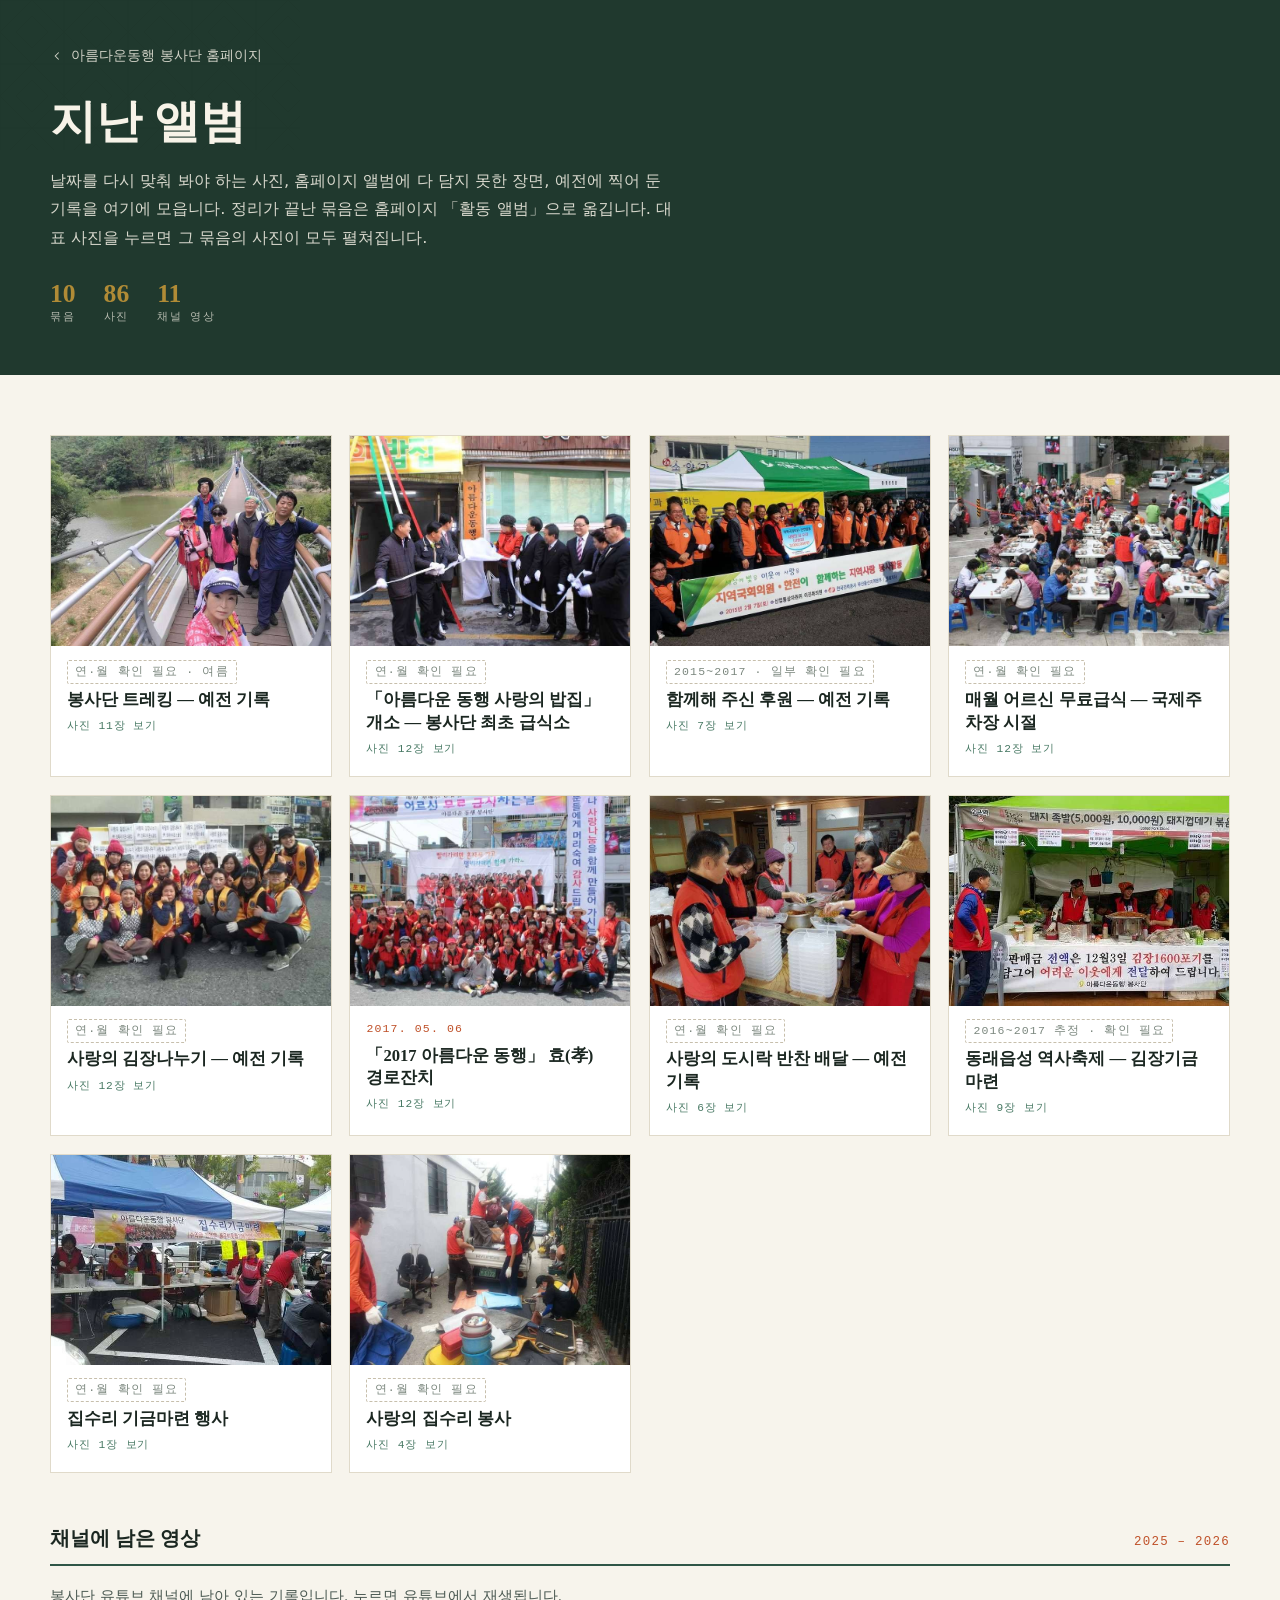
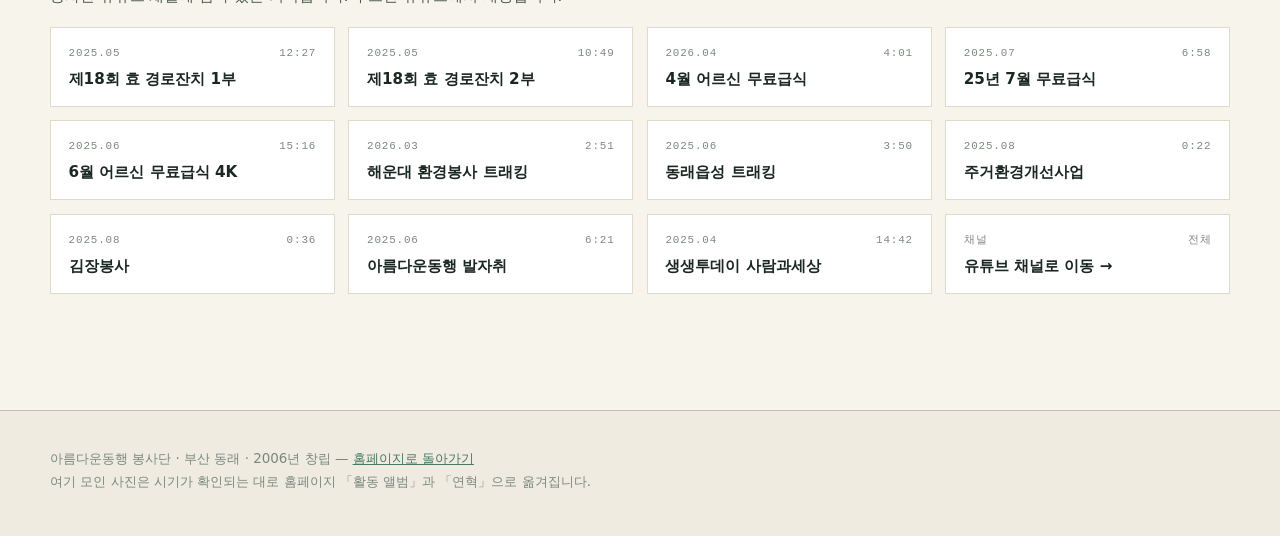
==== commit 9b4d7f19: "Add album buttons with images and descriptions Added buttons for various albums with images and desc" ====
--- a/albums.html
+++ b/albums.html
@@ -45,6 +45,7 @@
     <p class="sub">
       날짜를 다시 맞춰 봐야 하는 사진, 홈페이지 앨범에 다 담지 못한 장면, 예전에 찍어 둔 기록을 여기에 모읍니다.
       정리가 끝난 묶음은 홈페이지 「활동 앨범」으로 옮깁니다.
+      대표 사진을 누르면 그 묶음의 사진이 모두 펼쳐집니다.
     </p>
     <div class="counts">
       <div><b>10</b><span>묶음</span></div>
@@ -57,7 +58,125 @@
 <main>
   <div class="wrap">
 
+    <div class="albumgrid">
+      <button class="acard" type="button" data-a="tk" aria-label="봉사단 트레킹 — 예전 기록 앨범 열기, 사진 11장">
+        <img class="acard-im" src="img/tk5.jpg" loading="lazy" decoding="async" alt="저수지 위 현수교를 건너던 일곱 명이 걸음을 멈추고 카메라를 향해 선 단체사진">
+        <span class="acard-cap">
+          <span class="when unknown">연·월 확인 필요 · 여름</span>
+          <strong>봉사단 트레킹 — 예전 기록</strong>
+          <em>사진 11장 보기</em>
+        </span>
+      </button>
+      <button class="acard" type="button" data-a="bj" aria-label="「아름다운 동행 사랑의 밥집」 개소 — 봉사단 최초 급식소 앨범 열기, 사진 12장">
+        <img class="acard-im" src="img/bj7.jpg" loading="lazy" decoding="async" alt="여러 참석자가 흰 끈을 당겨 현판을 덮은 천을 벗겨 내는 제막 순간">
+        <span class="acard-cap">
+          <span class="when unknown">연·월 확인 필요</span>
+          <strong>「아름다운 동행 사랑의 밥집」 개소 — 봉사단 최초 급식소</strong>
+          <em>사진 12장 보기</em>
+        </span>
+      </button>
+      <button class="acard" type="button" data-a="sp" aria-label="함께해 주신 후원 — 예전 기록 앨범 열기, 사진 7장">
+        <img class="acard-im" src="img/sp3.jpg" loading="lazy" decoding="async" alt="주황색 조끼를 입은 한국전력공사 직원들과 봉사단이 사랑의 집 수리 지원금 300만 원 패널을 들고 지역사랑 봉사활동 현수막 앞에 선 단체사진">
+        <span class="acard-cap">
+          <span class="when unknown">2015~2017 · 일부 확인 필요</span>
+          <strong>함께해 주신 후원 — 예전 기록</strong>
+          <em>사진 7장 보기</em>
+        </span>
+      </button>
+      <button class="acard" type="button" data-a="ms" aria-label="매월 어르신 무료급식 — 국제주차장 시절 앨범 열기, 사진 12장">
+        <img class="acard-im" src="img/ms7.jpg" loading="lazy" decoding="async" alt="주차장에 긴 식탁을 여러 줄로 펴 놓고 어르신들이 식사하시는 가운데 뒤편에는 차례를 기다리는 줄이 길게 늘어선 전경">
+        <span class="acard-cap">
+          <span class="when unknown">연·월 확인 필요</span>
+          <strong>매월 어르신 무료급식 — 국제주차장 시절</strong>
+          <em>사진 12장 보기</em>
+        </span>
+      </button>
+      <button class="acard" type="button" data-a="kj" aria-label="사랑의 김장나누기 — 예전 기록 앨범 열기, 사진 12장">
+        <img class="acard-im" src="img/kj12.jpg" loading="lazy" decoding="async" alt="사랑의 김장나누기 문구가 붙은 상자 더미 앞에서 노란 라이온스클럽 조끼를 입은 회원들이 모여 찍은 단체사진">
+        <span class="acard-cap">
+          <span class="when unknown">연·월 확인 필요</span>
+          <strong>사랑의 김장나누기 — 예전 기록</strong>
+          <em>사진 12장 보기</em>
+        </span>
+      </button>
+      <button class="acard" type="button" data-a="gj" aria-label="「2017 아름다운 동행」 효(孝) 경로잔치 앨범 열기, 사진 12장">
+        <img class="acard-im" src="img/gj12.jpg" loading="lazy" decoding="async" alt="붉은 조끼를 입은 봉사단원 수십 명이 무대 앞에 모여 주먹을 쥐고 찍은 대규모 단체사진">
+        <span class="acard-cap">
+          <span class="when">2017. 05. 06</span>
+          <strong>「2017 아름다운 동행」 효(孝) 경로잔치</strong>
+          <em>사진 12장 보기</em>
+        </span>
+      </button>
+      <button class="acard" type="button" data-a="ds" aria-label="사랑의 도시락 반찬 배달 — 예전 기록 앨범 열기, 사진 6장">
+        <img class="acard-im" src="img/ds4.jpg" loading="lazy" decoding="async" alt="털모자를 쓴 봉사자들이 붉은 조끼를 입고 둘러서서 반찬을 용기에 담는 겨울날 작업 모습">
+        <span class="acard-cap">
+          <span class="when unknown">연·월 확인 필요</span>
+          <strong>사랑의 도시락 반찬 배달 — 예전 기록</strong>
+          <em>사진 6장 보기</em>
+        </span>
+      </button>
+      <button class="acard" type="button" data-a="bs" aria-label="동래읍성 역사축제 — 김장기금 마련 앨범 열기, 사진 9장">
+        <img class="acard-im" src="img/bs1.jpg" loading="lazy" decoding="async" alt="축제 먹거리장터 부스 앞에 김장 1600포기 기금 마련 현수막을 걸고 봉사단원들이 서 있는 모습">
+        <span class="acard-cap">
+          <span class="when unknown">2016~2017 추정 · 확인 필요</span>
+          <strong>동래읍성 역사축제 — 김장기금 마련</strong>
+          <em>사진 9장 보기</em>
+        </span>
+      </button>
+      <button class="acard" type="button" data-a="bg" aria-label="집수리 기금마련 행사 앨범 열기, 사진 1장">
+        <img class="acard-im" src="img/bs10.jpg" loading="lazy" decoding="async" alt="파란 천막 아래 집수리기금마련 현수막을 걸고 음식을 준비하는 봉사단원들과 앉아 있는 손님들">
+        <span class="acard-cap">
+          <span class="when unknown">연·월 확인 필요</span>
+          <strong>집수리 기금마련 행사</strong>
+          <em>사진 1장 보기</em>
+        </span>
+      </button>
+      <button class="acard" type="button" data-a="ar" aria-label="사랑의 집수리 봉사 앨범 열기, 사진 4장">
+        <img class="acard-im" src="img/ar3.jpg" loading="lazy" decoding="async" alt="봉사단원들이 골목에 세운 트럭 짐칸에 가구와 폐기물을 실어 올리는 모습">
+        <span class="acard-cap">
+          <span class="when unknown">연·월 확인 필요</span>
+          <strong>사랑의 집수리 봉사</strong>
+          <em>사진 4장 보기</em>
+        </span>
+      </button>
+    </div>
+
     <section class="set">
+      <div class="set-head">
+        <h2>채널에 남은 영상</h2>
+        <span class="when">2025 – 2026</span>
+      </div>
+      <p class="set-note">봉사단 유튜브 채널에 남아 있는 기록입니다. 누르면 유튜브에서 재생됩니다.</p>
+      <div class="films">
+        <a class="film" href="https://www.youtube.com/watch?v=4aRqubIv1j4" target="_blank" rel="noopener">
+          <div class="meta"><span>2025.05</span><span>12:27</span></div><strong>제18회 효 경로잔치 1부</strong></a>
+        <a class="film" href="https://www.youtube.com/watch?v=kNldtyxowSo" target="_blank" rel="noopener">
+          <div class="meta"><span>2025.05</span><span>10:49</span></div><strong>제18회 효 경로잔치 2부</strong></a>
+        <a class="film" href="https://www.youtube.com/watch?v=6wz7FyyxH5E" target="_blank" rel="noopener">
+          <div class="meta"><span>2026.04</span><span>4:01</span></div><strong>4월 어르신 무료급식</strong></a>
+        <a class="film" href="https://www.youtube.com/watch?v=CHTuuO32JZU" target="_blank" rel="noopener">
+          <div class="meta"><span>2025.07</span><span>6:58</span></div><strong>25년 7월 무료급식</strong></a>
+        <a class="film" href="https://www.youtube.com/watch?v=px9AffERvyg" target="_blank" rel="noopener">
+          <div class="meta"><span>2025.06</span><span>15:16</span></div><strong>6월 어르신 무료급식 4K</strong></a>
+        <a class="film" href="https://www.youtube.com/watch?v=vRUnJ2EFtVA" target="_blank" rel="noopener">
+          <div class="meta"><span>2026.03</span><span>2:51</span></div><strong>해운대 환경봉사 트래킹</strong></a>
+        <a class="film" href="https://www.youtube.com/watch?v=qByZoJ_dKlM" target="_blank" rel="noopener">
+          <div class="meta"><span>2025.06</span><span>3:50</span></div><strong>동래읍성 트래킹</strong></a>
+        <a class="film" href="https://www.youtube.com/watch?v=LGi8dza-s50" target="_blank" rel="noopener">
+          <div class="meta"><span>2025.08</span><span>0:22</span></div><strong>주거환경개선사업</strong></a>
+        <a class="film" href="https://www.youtube.com/watch?v=yF55bHrXxds" target="_blank" rel="noopener">
+          <div class="meta"><span>2025.08</span><span>0:36</span></div><strong>김장봉사</strong></a>
+        <a class="film" href="https://www.youtube.com/watch?v=1erp5jZMXso" target="_blank" rel="noopener">
+          <div class="meta"><span>2025.06</span><span>6:21</span></div><strong>아름다운동행 발자취</strong></a>
+        <a class="film" href="https://www.youtube.com/watch?v=4zUgiFNJTMY" target="_blank" rel="noopener">
+          <div class="meta"><span>2025.04</span><span>14:42</span></div><strong>생생투데이 사람과세상</strong></a>
+        <a class="film" href="https://www.youtube.com/@%EC%95%84%EB%A6%84%EB%8B%A4%EC%9A%B4%EB%8F%99%ED%96%891" target="_blank" rel="noopener">
+          <div class="meta"><span>채널</span><span>전체</span></div><strong>유튜브 채널로 이동 →</strong></a>
+      </div>
+    </section>
+
+    <div class="setdata" hidden>
+    <section class="set" id="set-tk" data-title="봉사단 트레킹 — 예전 기록" data-when="연·월 확인 필요 · 여름" data-unknown="1" data-note="매달 넷째 주 환경지킴이 봉사는 이 걷기에서 나왔습니다. 임도를 오르고 출렁다리를 건너 소나무 그늘에 앉아 새참을 나누는 하루 — 오래 지속할 수 있게 만든 봉사단의 방식입니다.">
       <div class="set-head">
         <h2>봉사단 트레킹 — 예전 기록</h2>
         <span class="when unknown">연·월 확인 필요 · 여름</span>
@@ -99,8 +218,7 @@
           <figcaption><b>11</b>그늘에 모여 마지막 한 장</figcaption></figure>
       </div>
     </section>
-
-    <section class="set">
+    <section class="set" id="set-bj" data-title="「아름다운 동행 사랑의 밥집」 개소 — 봉사단 최초 급식소" data-when="연·월 확인 필요" data-unknown="1" data-note="봉사단이 처음으로 문을 연 급식소입니다. 명륜동 골목에 현판을 걸고 제막과 테이프 커팅을 하던 날의 기록. 이 자리에서 시작한 밥상이 지금의 매달 500~600분으로 이어졌습니다.">
       <div class="set-head">
         <h2>「아름다운 동행 사랑의 밥집」 개소 — 봉사단 최초 급식소</h2>
         <span class="when unknown">연·월 확인 필요</span>
@@ -145,8 +263,7 @@
           <figcaption><b>12</b>그리고 곧바로 밥을 짓기 시작합니다</figcaption></figure>
       </div>
     </section>
-
-    <section class="set">
+    <section class="set" id="set-sp" data-title="함께해 주신 후원 — 예전 기록" data-when="2015~2017 · 일부 확인 필요" data-unknown="1" data-note="급식 한 끼도 혼자 차린 적이 없습니다. 식판과 생수, 집수리 지원금, 푸드트럭까지 — 손을 보태 주신 기업과 기관의 기록입니다.">
       <div class="set-head">
         <h2>함께해 주신 후원 — 예전 기록</h2>
         <span class="when unknown">2015~2017 · 일부 확인 필요</span>
@@ -176,8 +293,7 @@
           <figcaption><b>07</b>오래 이어진 인연들</figcaption></figure>
       </div>
     </section>
-
-    <section class="set">
+    <section class="set" id="set-ms" data-title="매월 어르신 무료급식 — 국제주차장 시절" data-when="연·월 확인 필요" data-unknown="1" data-note="지금은 참뷔페에서 차리지만, 오랫동안 동래구청 후문 국제주차장에 상을 폈습니다. 주차장 한 면을 빌려 긴 식탁을 늘어놓고 500~600분을 맞던 시절의 기록입니다.">
       <div class="set-head">
         <h2>매월 어르신 무료급식 — 국제주차장 시절</h2>
         <span class="when unknown">연·월 확인 필요</span>
@@ -222,8 +338,7 @@
           <figcaption><b>12</b>이 일이 끝나야 하루가 끝납니다</figcaption></figure>
       </div>
     </section>
-
-    <section class="set">
+    <section class="set" id="set-kj" data-title="사랑의 김장나누기 — 예전 기록" data-when="연·월 확인 필요" data-unknown="1" data-note="해마다 12월이면 2,000포기를 담급니다. 밭에서 절임배추를 싣는 일부터 무를 씻고 양념을 버무려 봉지에 담고 상자에 쟁여 넣기까지, 며칠에 걸친 일이 이 열두 장에 들어 있습니다. 라이온스클럽 회원들도 해마다 함께했습니다.">
       <div class="set-head">
         <h2>사랑의 김장나누기 — 예전 기록</h2>
         <span class="when unknown">연·월 확인 필요</span>
@@ -268,8 +383,7 @@
           <figcaption><b>12</b>해마다 함께해 준 분들</figcaption></figure>
       </div>
     </section>
-
-    <section class="set">
+    <section class="set" id="set-gj" data-title="「2017 아름다운 동행」 효(孝) 경로잔치" data-when="2017. 05. 06" data-unknown="0" data-note="동래구청 앞 거리를 막고 무대를 세운 하루입니다. 무료급식과 함께 합창, 한복 무대, 각설이 공연이 이어졌고 어르신들께 답례품을 나눠 드리며 마쳤습니다. 무대 뒤 현수막 문구는 「빨리 가려면 혼자서 가고, 멀리 가려면 함께 가라」였습니다.">
       <div class="set-head">
         <h2>「2017 아름다운 동행」 효(孝) 경로잔치</h2>
         <span class="when">2017. 05. 06</span>
@@ -314,8 +428,7 @@
           <figcaption><b>12</b>마흔 명 넘게 모인 하루</figcaption></figure>
       </div>
     </section>
-
-    <section class="set">
+    <section class="set" id="set-ds" data-title="사랑의 도시락 반찬 배달 — 예전 기록" data-when="연·월 확인 필요" data-unknown="1" data-note="주방에서 반찬을 만들어 통에 나눠 담고, 보자기 가방에 넣어 골목을 올라 창문 너머로 건네기까지. 도시락 배달이 어떤 일인지 이 여섯 장에 다 들어 있습니다.">
       <div class="set-head">
         <h2>사랑의 도시락 반찬 배달 — 예전 기록</h2>
         <span class="when unknown">연·월 확인 필요</span>
@@ -342,8 +455,7 @@
           <figcaption><b>06</b>창문 너머로 건네고, 그날이 끝납니다</figcaption></figure>
       </div>
     </section>
-
-    <section class="set">
+    <section class="set" id="set-bs" data-title="동래읍성 역사축제 — 김장기금 마련" data-when="2016~2017 추정 · 확인 필요" data-unknown="1" data-note="축제 먹거리장터 2구역 8번 부스에서 돼지족발과 돼지껍데기 볶음을 팔아 김장기금을 마련하던 해의 기록입니다. 현수막에 「판매금 전액은 12월 3일 김장 1,600포기를 담그어 어려운 이웃에게 전달하여 드립니다」라고 적혀 있고, 한 장에는 「제23회 동래읍성역사축제」가 보입니다. 두 해가 섞여 있을 수 있어 연도를 확인해 주세요.">
       <div class="set-head">
         <h2>동래읍성 역사축제 — 김장기금 마련</h2>
         <span class="when unknown">2016~2017 추정 · 확인 필요</span>
@@ -379,8 +491,7 @@
           <figcaption><b>09</b>축제 인형들과 한 장</figcaption></figure>
       </div>
     </section>
-
-    <section class="set">
+    <section class="set" id="set-bg" data-title="집수리 기금마련 행사" data-when="연·월 확인 필요" data-unknown="1" data-note="「아름다운동행 봉사단 집수리기금마련 — 수익금 전액은 불우이웃돕기에 사용됩니다」 현수막을 걸고 거리에서 연 기금 마련 행사입니다.">
       <div class="set-head">
         <h2>집수리 기금마련 행사</h2>
         <span class="when unknown">연·월 확인 필요</span>
@@ -392,8 +503,7 @@
           <figcaption><b>01</b>집수리 기금을 위해 거리에 섰습니다</figcaption></figure>
       </div>
     </section>
-
-    <section class="set">
+    <section class="set" id="set-ar" data-title="사랑의 집수리 봉사" data-when="연·월 확인 필요" data-unknown="1" data-note="낡은 집을 고치고, 쌓인 짐을 정리해 실어 내고, 천장과 벽을 다시 세운 날의 기록입니다. 촬영 시기를 알려 주시면 홈페이지 연혁과 앨범에 넣겠습니다.">
       <div class="set-head">
         <h2>사랑의 집수리 봉사</h2>
         <span class="when unknown">연·월 확인 필요</span>
@@ -418,43 +528,24 @@
         </figure>
       </div>
     </section>
-
-    <section class="set">
-      <div class="set-head">
-        <h2>채널에 남은 영상</h2>
-        <span class="when">2025 – 2026</span>
-      </div>
-      <p class="set-note">봉사단 유튜브 채널에 남아 있는 기록입니다. 누르면 유튜브에서 재생됩니다.</p>
-      <div class="films">
-        <a class="film" href="https://www.youtube.com/watch?v=4aRqubIv1j4" target="_blank" rel="noopener">
-          <div class="meta"><span>2025.05</span><span>12:27</span></div><strong>제18회 효 경로잔치 1부</strong></a>
-        <a class="film" href="https://www.youtube.com/watch?v=kNldtyxowSo" target="_blank" rel="noopener">
-          <div class="meta"><span>2025.05</span><span>10:49</span></div><strong>제18회 효 경로잔치 2부</strong></a>
-        <a class="film" href="https://www.youtube.com/watch?v=6wz7FyyxH5E" target="_blank" rel="noopener">
-          <div class="meta"><span>2026.04</span><span>4:01</span></div><strong>4월 어르신 무료급식</strong></a>
-        <a class="film" href="https://www.youtube.com/watch?v=CHTuuO32JZU" target="_blank" rel="noopener">
-          <div class="meta"><span>2025.07</span><span>6:58</span></div><strong>25년 7월 무료급식</strong></a>
-        <a class="film" href="https://www.youtube.com/watch?v=px9AffERvyg" target="_blank" rel="noopener">
-          <div class="meta"><span>2025.06</span><span>15:16</span></div><strong>6월 어르신 무료급식 4K</strong></a>
-        <a class="film" href="https://www.youtube.com/watch?v=vRUnJ2EFtVA" target="_blank" rel="noopener">
-          <div class="meta"><span>2026.03</span><span>2:51</span></div><strong>해운대 환경봉사 트래킹</strong></a>
-        <a class="film" href="https://www.youtube.com/watch?v=qByZoJ_dKlM" target="_blank" rel="noopener">
-          <div class="meta"><span>2025.06</span><span>3:50</span></div><strong>동래읍성 트래킹</strong></a>
-        <a class="film" href="https://www.youtube.com/watch?v=LGi8dza-s50" target="_blank" rel="noopener">
-          <div class="meta"><span>2025.08</span><span>0:22</span></div><strong>주거환경개선사업</strong></a>
-        <a class="film" href="https://www.youtube.com/watch?v=yF55bHrXxds" target="_blank" rel="noopener">
-          <div class="meta"><span>2025.08</span><span>0:36</span></div><strong>김장봉사</strong></a>
-        <a class="film" href="https://www.youtube.com/watch?v=1erp5jZMXso" target="_blank" rel="noopener">
-          <div class="meta"><span>2025.06</span><span>6:21</span></div><strong>아름다운동행 발자취</strong></a>
-        <a class="film" href="https://www.youtube.com/watch?v=4zUgiFNJTMY" target="_blank" rel="noopener">
-          <div class="meta"><span>2025.04</span><span>14:42</span></div><strong>생생투데이 사람과세상</strong></a>
-        <a class="film" href="https://www.youtube.com/@%EC%95%84%EB%A6%84%EB%8B%A4%EC%9A%B4%EB%8F%99%ED%96%891" target="_blank" rel="noopener">
-          <div class="meta"><span>채널</span><span>전체</span></div><strong>유튜브 채널로 이동 →</strong></a>
-      </div>
-    </section>
+    </div>
 
   </div>
 </main>
+
+<div id="alb" role="dialog" aria-modal="true" aria-label="앨범 펼쳐 보기" hidden>
+  <div class="alb-bar">
+    <div>
+      <h2 id="albTitle"></h2>
+      <span class="when" id="albWhen"></span>
+    </div>
+    <button id="albX" aria-label="앨범 닫기"><svg viewBox="0 0 24 24" fill="none" stroke="currentColor" stroke-width="1.8"><path d="M6 6l12 12M18 6L6 18"/></svg></button>
+  </div>
+  <div class="alb-wrap">
+    <p class="set-note" id="albNote"></p>
+    <div id="albBody"></div>
+  </div>
+</div>
 
 <div id="lb" role="dialog" aria-modal="true" aria-label="사진 크게 보기">
   <button class="x" id="lbX" aria-label="닫기"><svg viewBox="0 0 24 24" fill="none" stroke="currentColor" stroke-width="1.8"><path d="M6 6l12 12M18 6L6 18"/></svg></button>
--- a/css/archive.css
+++ b/css/archive.css
@@ -0,0 +1,144 @@
+/* --- 기본 리셋 (아티팩트 환경에서 자동 적용되던 부분) --- */
+*,*::before,*::after{box-sizing:border-box}
+html{color-scheme:light dark}
+body{margin:0;font:14px system-ui,-apple-system,sans-serif}
+img{max-width:100%}
+[hidden]{display:none!important}
+/* --- 파일 분리에 따른 이미지 처리 --- */
+.shot .im,img.im{display:block;width:100%;aspect-ratio:4/3;object-fit:cover}
+img.vt{position:absolute;inset:0;width:100%;height:100%;object-fit:cover;aspect-ratio:auto}
+img.acard-im{display:block;width:100%;aspect-ratio:4/3;object-fit:cover}
+.shots.solo img.im{aspect-ratio:16/9;object-position:50% 55%}
+img.pic--photo{display:block;width:100%;height:100%;aspect-ratio:4/3;object-fit:cover}
+.card.lead img.pic--photo{aspect-ratio:auto;min-height:100%}
+img.plate--photo{display:block;width:100%;aspect-ratio:4/3;object-fit:cover}
+.hero .photo{background-image:url("../img/hero.jpg")}
+
+:root{
+    --ground:#F7F4EC; --surface:#FFFFFF; --surface-2:#EFEBE0;
+    --ink:#1B2721; --ink-2:#4C5A53; --ink-3:#7C887F;
+    --line:#E0DACA; --line-2:#C7BFAC;
+    --green:#2F5647; --green-d:#20392E; --green-2:#487964; --green-pale:#E6EEE8;
+    --cinnabar:#BF5028; --ocher:#B08B36; --on-green:#F7F3E8;
+    --f-display:"Gowun Batang","Nanum Myeongjo",serif;
+    --f-body:"IBM Plex Sans KR",system-ui,-apple-system,sans-serif;
+    --f-mono:"IBM Plex Mono",ui-monospace,monospace;
+    --wrap:1180px;
+  }
+  @media (prefers-color-scheme: dark){
+    :root:not([data-theme="light"]){
+      --ground:#0E1411; --surface:#161D19; --surface-2:#1D2621;
+      --ink:#EAE6DA; --ink-2:#B2BCB4; --ink-3:#7D8A81;
+      --line:#28342E; --line-2:#3A4840;
+      --green:#8FBCA6; --green-d:#0B110E; --green-2:#6E9C87; --green-pale:#1B2822;
+      --cinnabar:#E4805A; --ocher:#D6AC5B; --on-green:#EAE6DA;
+    }
+  }
+  :root[data-theme="dark"]{
+    --ground:#0E1411; --surface:#161D19; --surface-2:#1D2621;
+    --ink:#EAE6DA; --ink-2:#B2BCB4; --ink-3:#7D8A81;
+    --line:#28342E; --line-2:#3A4840;
+    --green:#8FBCA6; --green-d:#0B110E; --green-2:#6E9C87; --green-pale:#1B2822;
+    --cinnabar:#E4805A; --ocher:#D6AC5B; --on-green:#EAE6DA;
+  }
+
+  *{box-sizing:border-box}
+  body{margin:0;background:var(--ground);color:var(--ink);font-family:var(--f-body);font-size:16px;line-height:1.75;-webkit-font-smoothing:antialiased}
+  .wrap{width:min(100% - 2.5rem,var(--wrap));margin-inline:auto}
+  h1,h2,h3{margin:0;line-height:1.3;text-wrap:balance}
+  h1,h2{font-family:var(--f-display);font-weight:700}
+  p{margin:0}
+  a{color:inherit}
+  img{display:block;width:100%;height:auto}
+  a:focus-visible,button:focus-visible{outline:2px solid var(--cinnabar);outline-offset:3px}
+  @media (prefers-reduced-motion: reduce){*{transition:none!important}}
+
+  /* 머리 */
+  header{background:var(--green-d);color:var(--on-green);position:relative;overflow:hidden}
+  header .lattice{position:absolute;inset:0;opacity:.1;color:var(--on-green)}
+  header .wrap{position:relative;padding-block:2.75rem 3rem}
+  .home{display:inline-flex;align-items:center;gap:.45rem;text-decoration:none;font-size:.85rem;opacity:.82;margin-bottom:1.5rem}
+  .home:hover{opacity:1;text-decoration:underline}
+  .home svg{width:14px;height:14px}
+  header h1{font-size:clamp(1.9rem,4.6vw,2.9rem)}
+  header .sub{margin-top:.9rem;max-width:60ch;font-size:1.02rem;opacity:.85;font-weight:300}
+  .counts{display:flex;gap:1.75rem;margin-top:1.75rem;flex-wrap:wrap}
+  .counts div{display:flex;flex-direction:column}
+  .counts b{font-family:var(--f-display);font-size:1.6rem;line-height:1.1;color:#DCC07C;font-variant-numeric:tabular-nums}
+  :root:not([data-theme="light"]) .counts b{color:var(--ocher)}
+  .counts span{font-family:var(--f-mono);font-size:.68rem;letter-spacing:.14em;text-transform:uppercase;opacity:.7}
+
+  /* 묶음 */
+  main{padding-block:clamp(2.5rem,5vw,3.75rem) 4rem}
+  .set{margin-bottom:3.25rem}
+  .set-head{display:flex;justify-content:space-between;align-items:baseline;gap:1rem;flex-wrap:wrap;
+    border-bottom:2px solid var(--green);padding-bottom:.6rem;margin-bottom:1.1rem}
+  .set-head h2{font-size:1.25rem}
+  .set-head .when{font-family:var(--f-mono);font-size:.78rem;letter-spacing:.1em;color:var(--cinnabar);font-variant-numeric:tabular-nums}
+  .set-head .when.unknown{color:var(--ink-3);border:1px dashed var(--line-2);padding:.1rem .5rem;border-radius:2px}
+  .set-note{color:var(--ink-2);font-size:.93rem;margin-bottom:1.1rem;max-width:62ch}
+
+  .grid{columns:3;column-gap:1rem}
+  .grid.one{columns:1;max-width:760px}
+  @media (max-width:900px){.grid{columns:2}}
+  @media (max-width:560px){.grid{columns:1}}
+  .shot{break-inside:avoid;margin:0 0 1rem;background:var(--surface);border:1px solid var(--line);
+    cursor:zoom-in;transition:border-color .18s,transform .18s}
+  .shot:hover{border-color:var(--green-2);transform:translateY(-2px)}
+  .shot figcaption{padding:.6rem .8rem .75rem;font-size:.86rem;color:var(--ink-2);display:flex;gap:.55rem;align-items:baseline}
+  .shot figcaption b{font-family:var(--f-mono);font-size:.68rem;color:var(--ocher);flex:none}
+
+  /* 앨범 카드 */
+  .albumgrid{display:grid;grid-template-columns:repeat(auto-fill,minmax(268px,1fr));gap:1.1rem;margin-bottom:3.25rem}
+  .acard{display:flex;flex-direction:column;text-align:left;padding:0;background:var(--surface);
+    border:1px solid var(--line);color:inherit;font:inherit;cursor:pointer;
+    transition:border-color .18s,transform .18s,box-shadow .18s}
+  .acard:hover{border-color:var(--green-2);transform:translateY(-3px);box-shadow:0 12px 28px -18px rgba(0,0,0,.5)}
+  .acard-im{display:block;width:100%;aspect-ratio:4/3;object-fit:cover}
+  .acard-cap{display:flex;flex-direction:column;gap:.35rem;padding:.85rem 1rem 1.05rem}
+  .acard-cap .when{font-family:var(--f-mono);font-size:.72rem;letter-spacing:.1em;color:var(--cinnabar);align-self:flex-start}
+  .acard-cap .when.unknown{color:var(--ink-3);border:1px dashed var(--line-2);padding:.05rem .45rem;border-radius:2px}
+  .acard-cap strong{font-family:var(--f-display);font-weight:700;font-size:1.04rem;line-height:1.35}
+  .acard-cap em{font-style:normal;font-family:var(--f-mono);font-size:.7rem;letter-spacing:.08em;color:var(--green-2)}
+
+  /* 앨범 펼쳐 보기 */
+  #alb{position:fixed;inset:0;z-index:50;background:var(--ground);overflow:auto;overscroll-behavior:contain}
+  .alb-bar{position:sticky;top:0;z-index:2;background:var(--green-d);color:var(--on-green);
+    display:flex;align-items:flex-start;justify-content:space-between;gap:1rem;padding:1.1rem 1.25rem}
+  .alb-bar h2{font-size:1.15rem}
+  .alb-bar .when{display:inline-block;margin-top:.35rem;font-family:var(--f-mono);font-size:.74rem;letter-spacing:.1em;color:#DCC07C}
+  .alb-bar .when.unknown{color:rgba(234,230,218,.7);border:1px dashed rgba(234,230,218,.45);padding:.05rem .45rem;border-radius:2px}
+  .alb-bar button{flex:none;background:none;border:1px solid rgba(234,230,218,.4);color:inherit;
+    width:40px;height:40px;border-radius:50%;cursor:pointer;display:grid;place-items:center}
+  .alb-bar button:hover{background:rgba(234,230,218,.14)}
+  .alb-bar svg{width:18px;height:18px}
+  .alb-wrap{width:min(100% - 2.5rem,var(--wrap));margin-inline:auto;padding-block:1.5rem 3rem}
+  .alb-wrap .set-note{margin-bottom:1.25rem}
+  body.alb-open{overflow:hidden}
+
+  /* 영상 */
+  .films{display:grid;grid-template-columns:repeat(auto-fit,minmax(230px,1fr));gap:.85rem}
+  .film{display:flex;flex-direction:column;gap:.3rem;text-decoration:none;background:var(--surface);
+    border:1px solid var(--line);padding:1rem 1.1rem;transition:border-color .18s,transform .18s}
+  .film:hover{border-color:var(--green-2);transform:translateY(-2px)}
+  .film .meta{font-family:var(--f-mono);font-size:.68rem;letter-spacing:.08em;color:var(--ink-3);display:flex;justify-content:space-between;gap:.5rem}
+  .film strong{font-weight:600;font-size:.95rem;line-height:1.45}
+
+  /* 확대 보기 */
+  #lb{position:fixed;inset:0;z-index:60;background:rgba(12,18,15,.94);display:none;
+    place-items:center;padding:1.5rem}
+  #lb.on{display:grid}
+  #lb img{max-width:min(100%,1100px);max-height:82vh;width:auto;box-shadow:0 20px 60px -20px rgba(0,0,0,.7)}
+  #lb .cap{color:#EAE6DA;text-align:center;margin-top:.9rem;font-size:.9rem}
+  #lb button{position:absolute;background:none;border:1px solid rgba(234,230,218,.4);color:#EAE6DA;
+    width:44px;height:44px;border-radius:50%;cursor:pointer;display:grid;place-items:center}
+  #lb button:hover{background:rgba(234,230,218,.14)}
+  #lb .x{top:1.25rem;right:1.25rem}
+  #lb .prev{left:1.25rem;top:50%;transform:translateY(-50%)}
+  #lb .next{right:1.25rem;top:50%;transform:translateY(-50%)}
+  #lb svg{width:18px;height:18px}
+  @media (max-width:560px){#lb .prev{left:.5rem}#lb .next{right:.5rem}}
+
+  footer{border-top:1px solid var(--line-2);background:var(--surface-2);padding-block:2.25rem 2.75rem}
+  footer p{color:var(--ink-3);font-size:.84rem;line-height:1.75;max-width:70ch}
+  footer a{color:var(--green-2)}
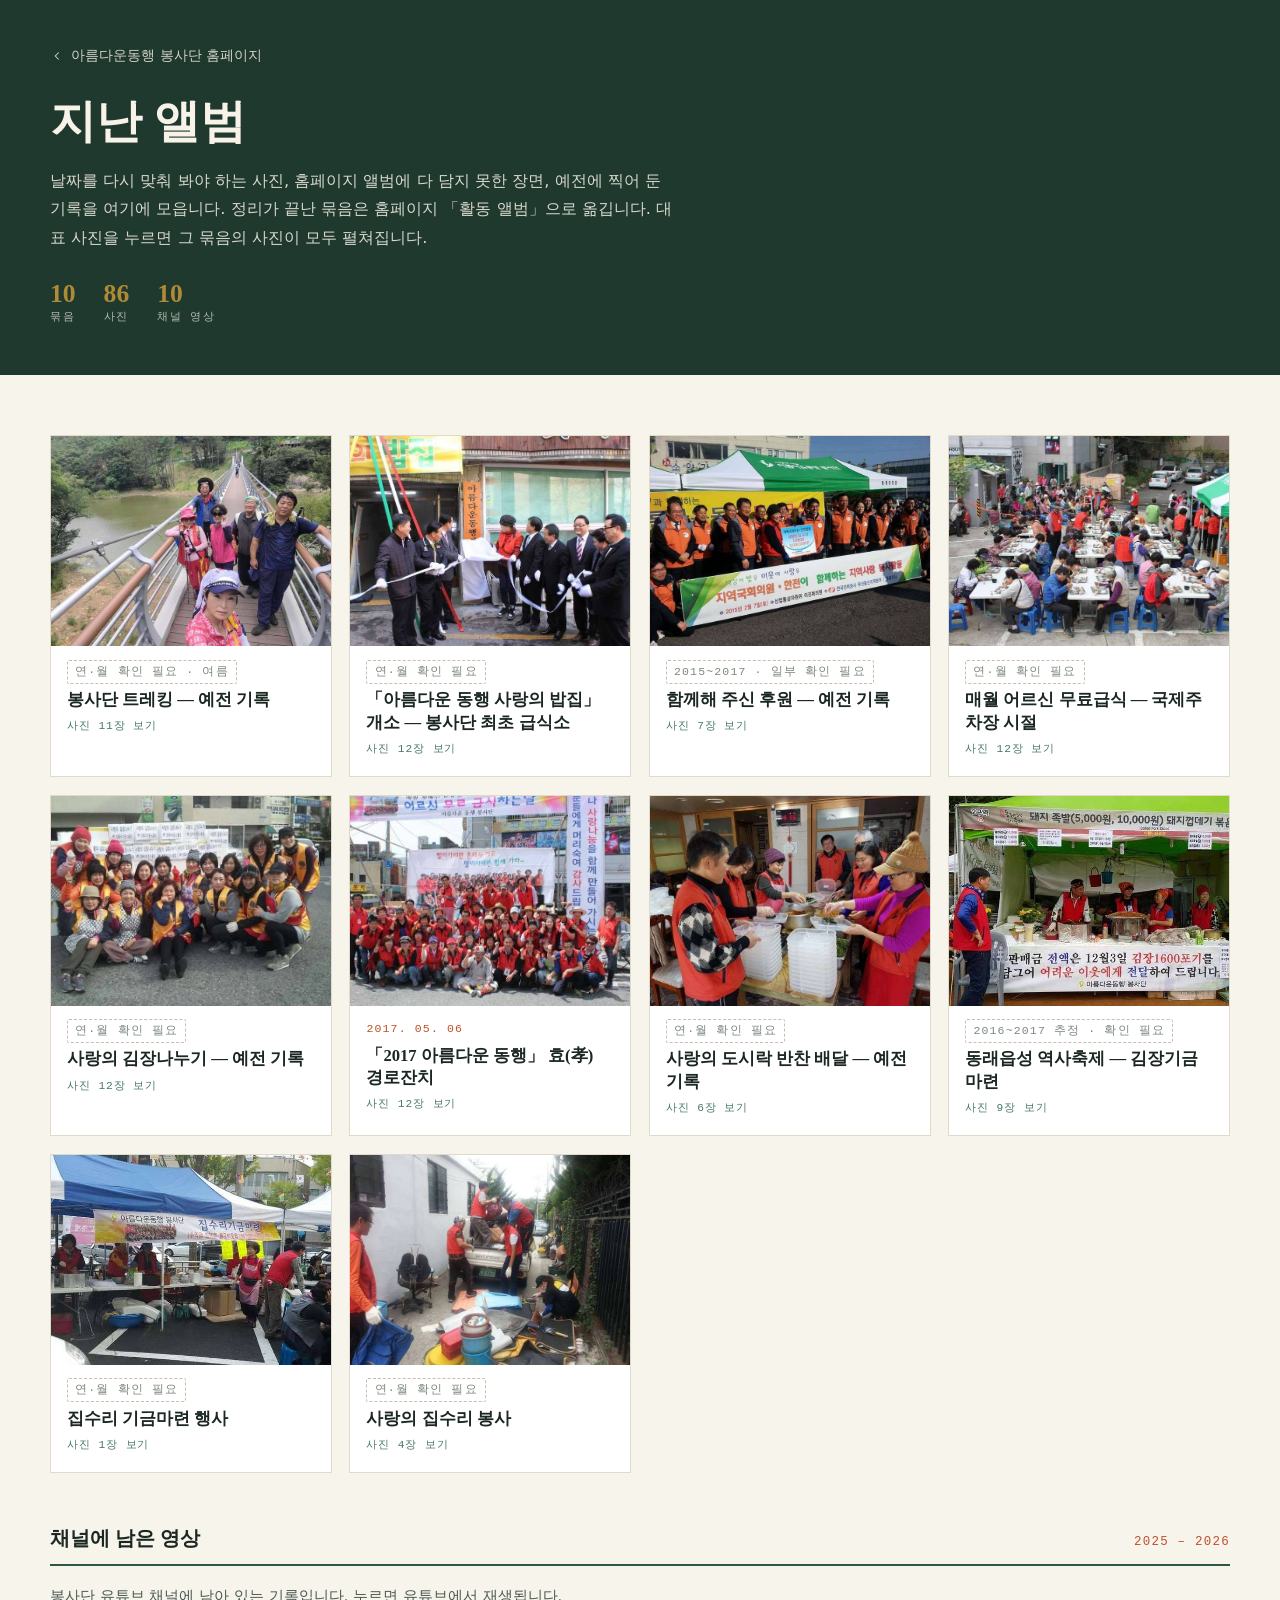
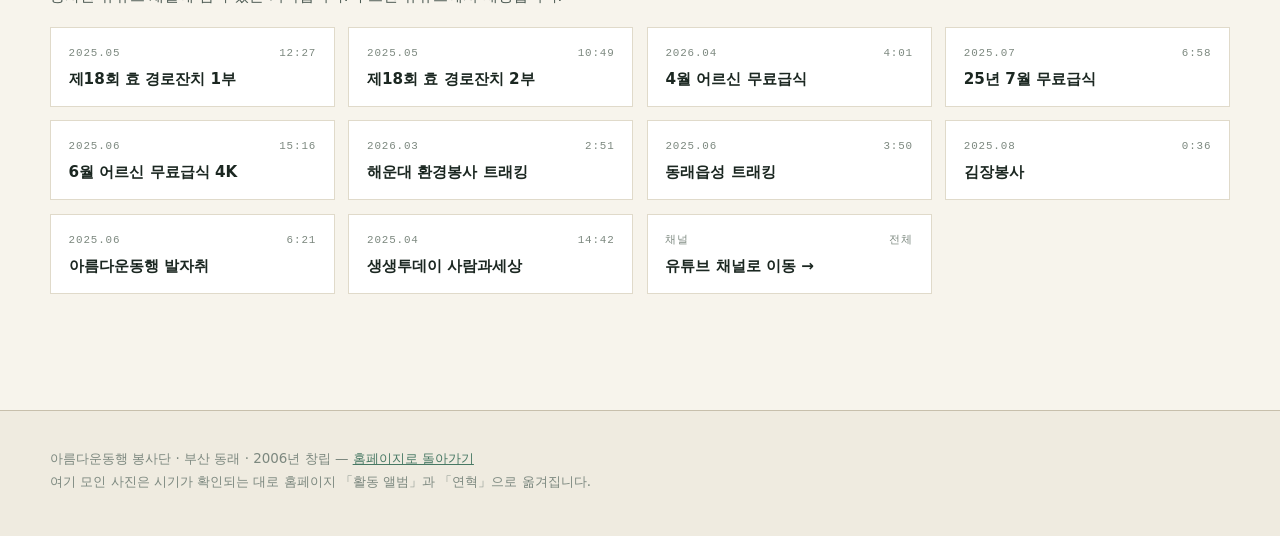
==== commit 19e14c54: "Fix channel video count and remove a video Updated channel video count from 11 to 10 and removed a v" ====
--- a/albums.html
+++ b/albums.html
@@ -50,7 +50,7 @@
     <div class="counts">
       <div><b>10</b><span>묶음</span></div>
       <div><b>86</b><span>사진</span></div>
-      <div><b>11</b><span>채널 영상</span></div>
+      <div><b>10</b><span>채널 영상</span></div>
     </div>
   </div>
 </header>
@@ -162,8 +162,6 @@
           <div class="meta"><span>2026.03</span><span>2:51</span></div><strong>해운대 환경봉사 트래킹</strong></a>
         <a class="film" href="https://www.youtube.com/watch?v=qByZoJ_dKlM" target="_blank" rel="noopener">
           <div class="meta"><span>2025.06</span><span>3:50</span></div><strong>동래읍성 트래킹</strong></a>
-        <a class="film" href="https://www.youtube.com/watch?v=LGi8dza-s50" target="_blank" rel="noopener">
-          <div class="meta"><span>2025.08</span><span>0:22</span></div><strong>주거환경개선사업</strong></a>
         <a class="film" href="https://www.youtube.com/watch?v=yF55bHrXxds" target="_blank" rel="noopener">
           <div class="meta"><span>2025.08</span><span>0:36</span></div><strong>김장봉사</strong></a>
         <a class="film" href="https://www.youtube.com/watch?v=1erp5jZMXso" target="_blank" rel="noopener">
